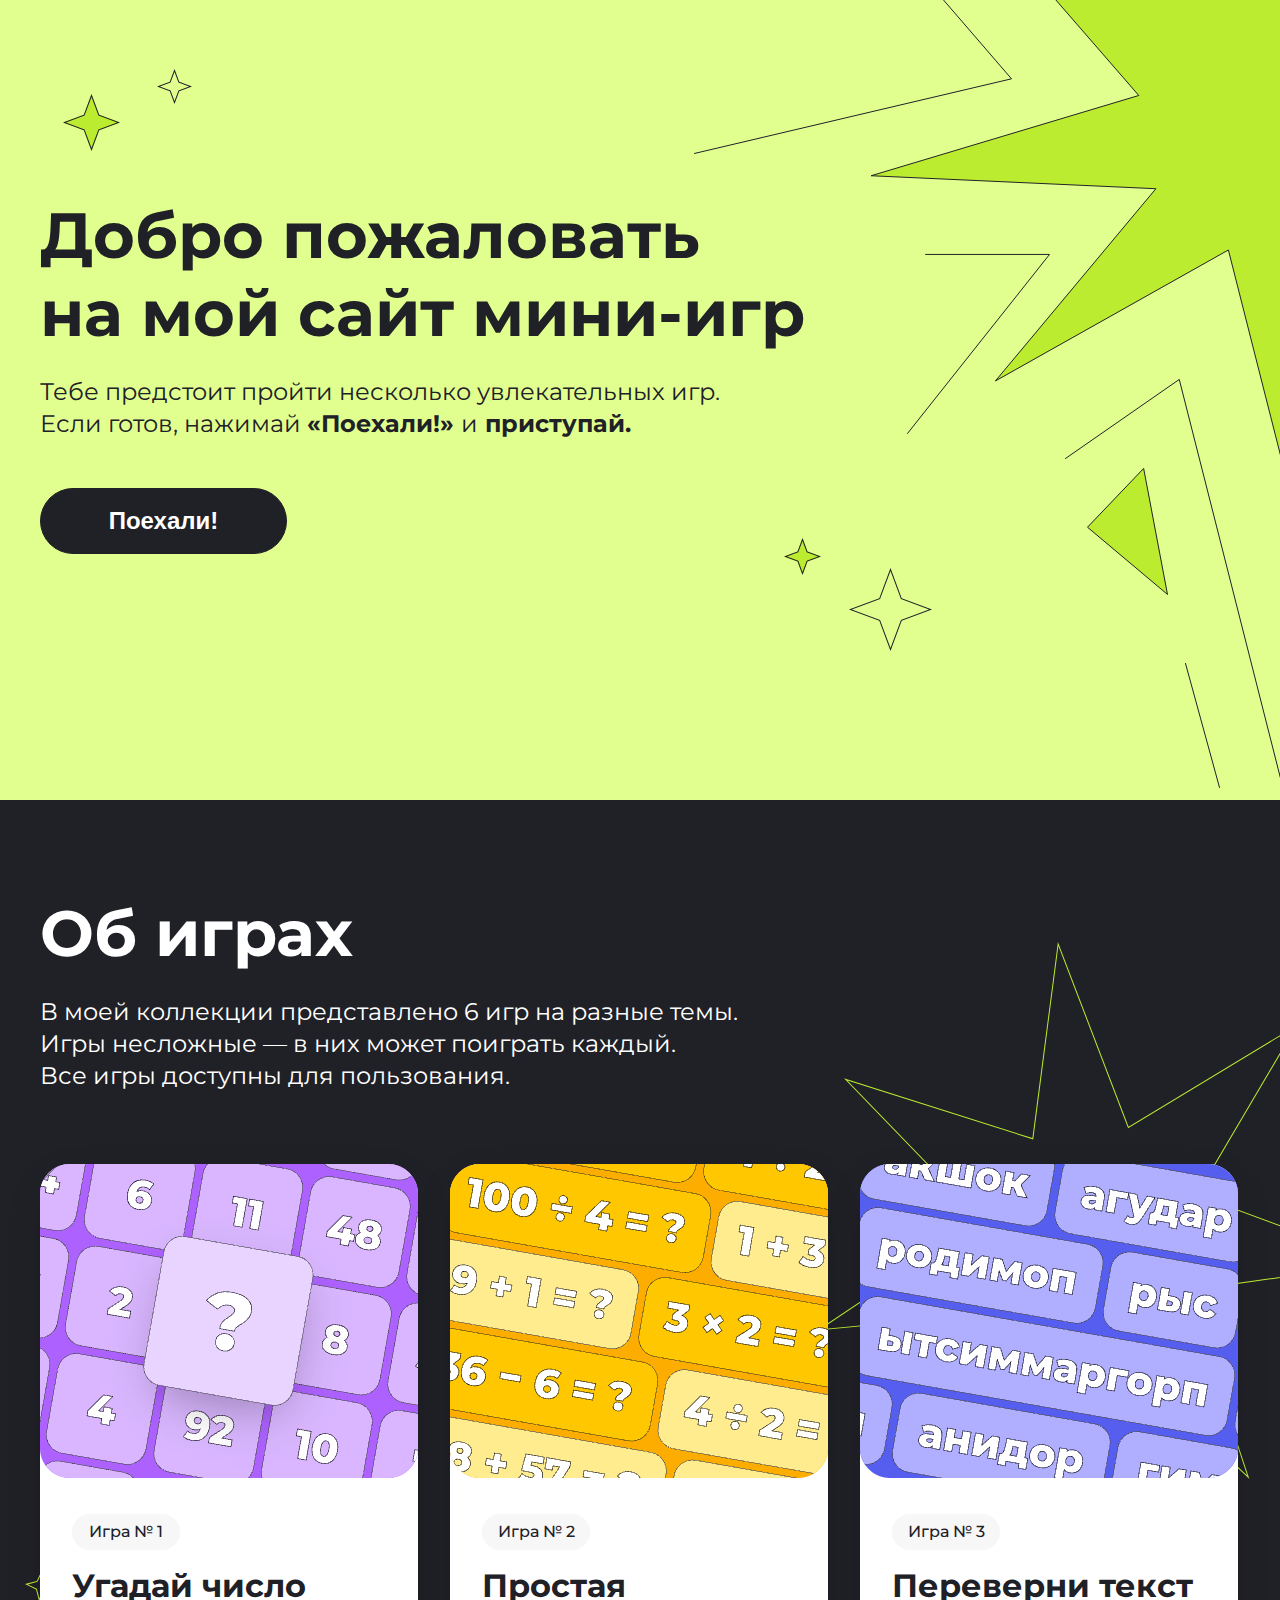
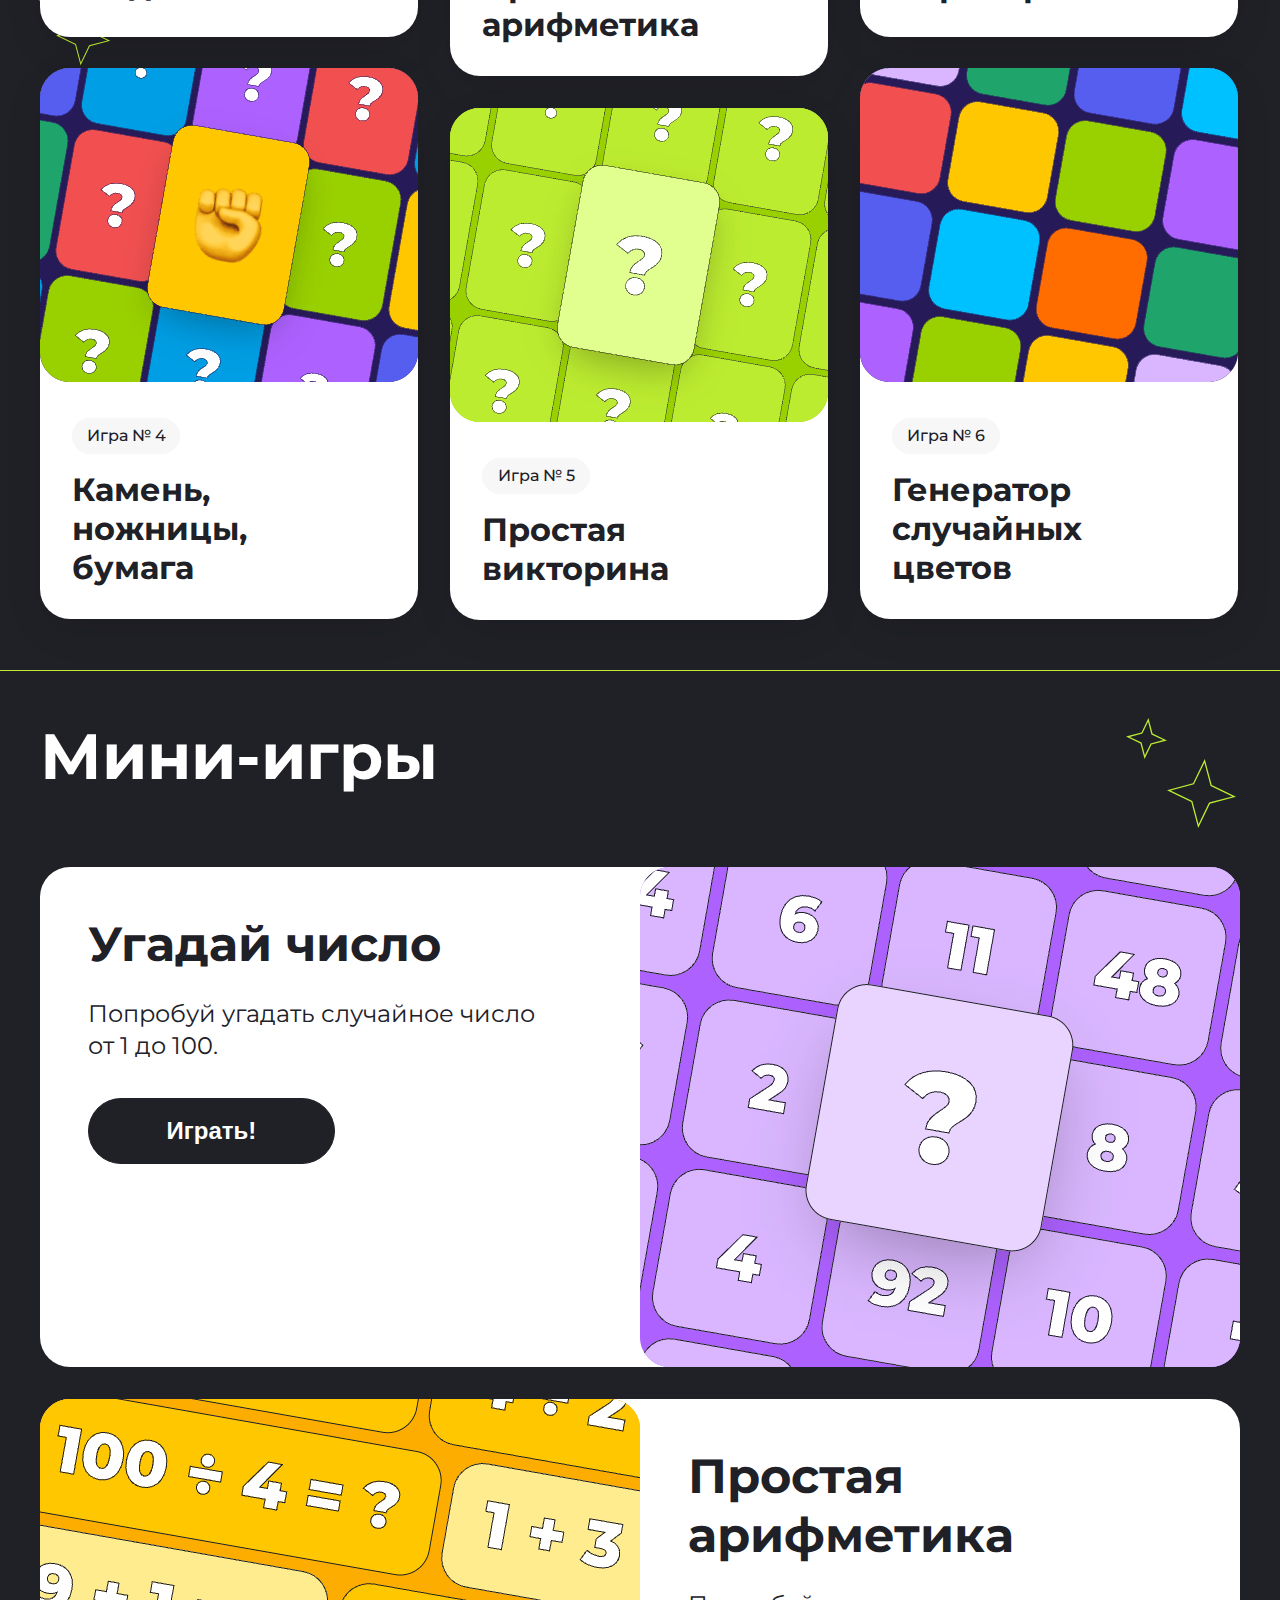
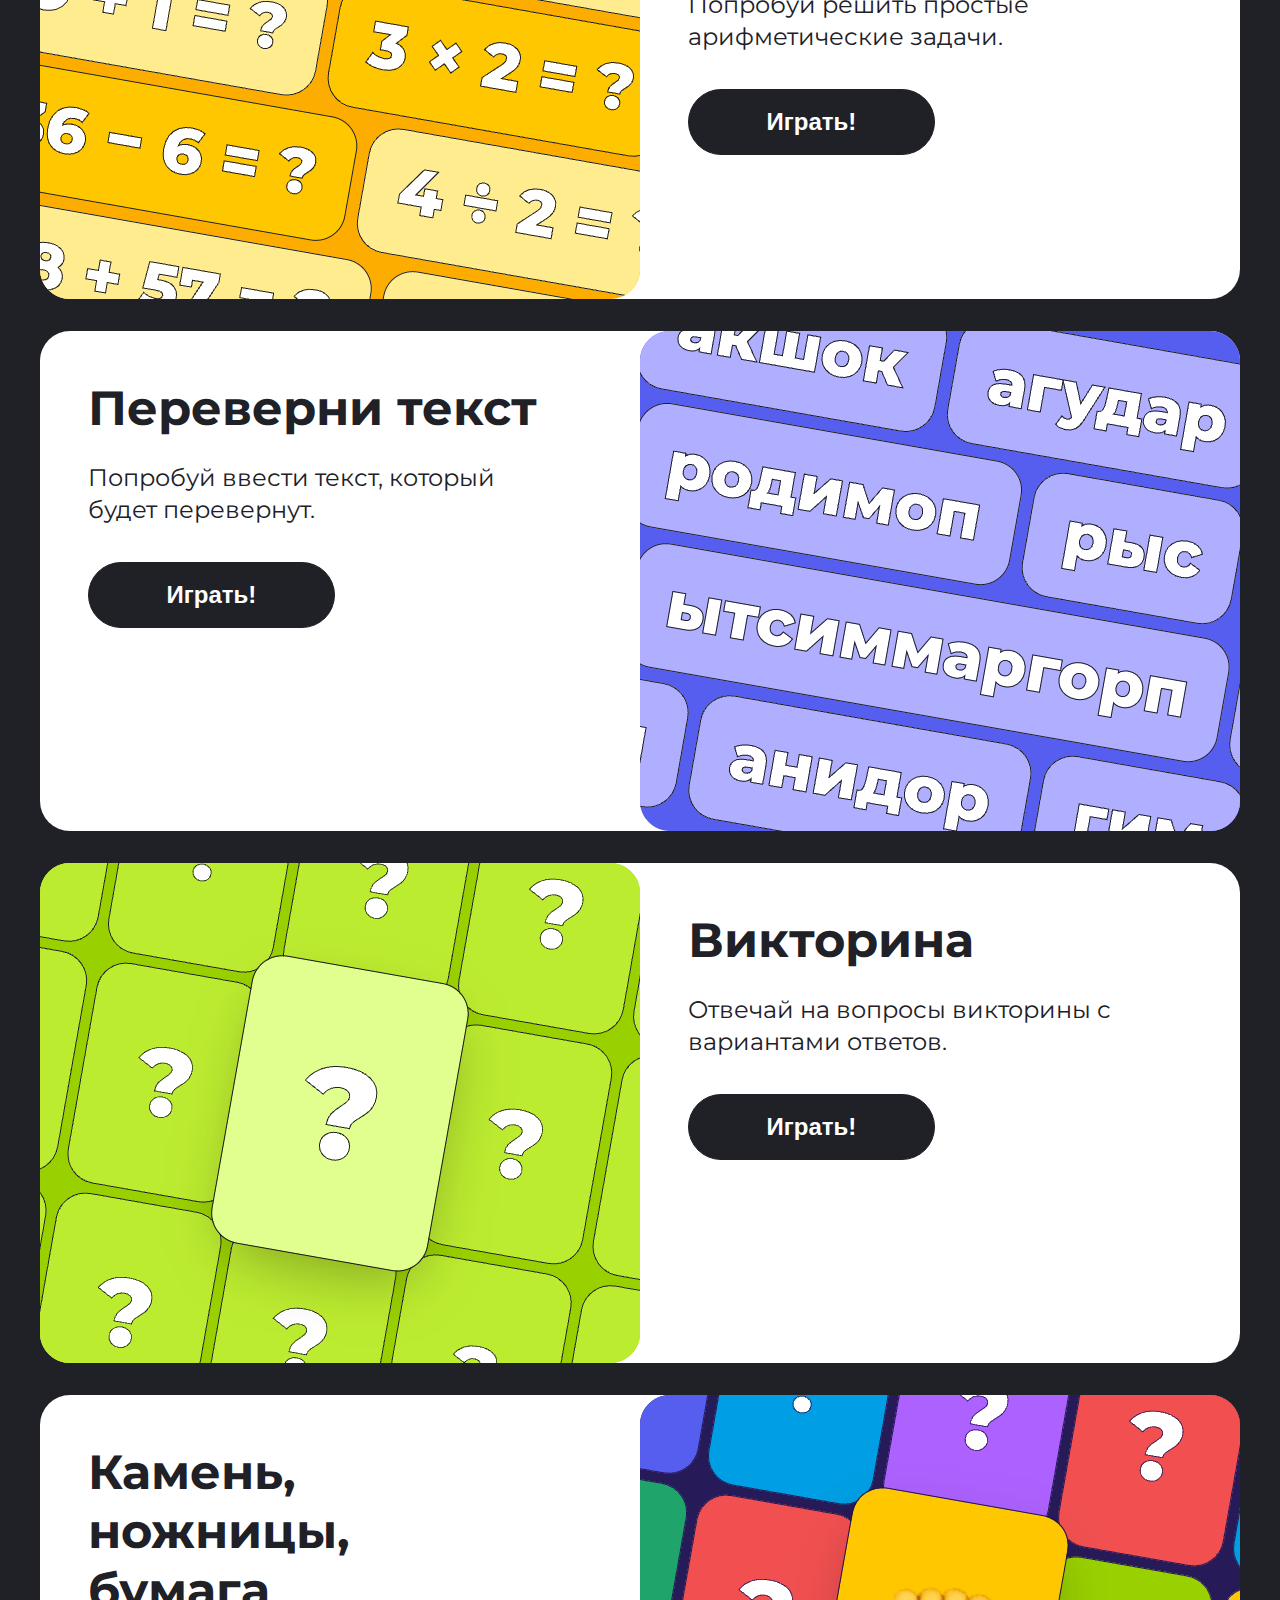
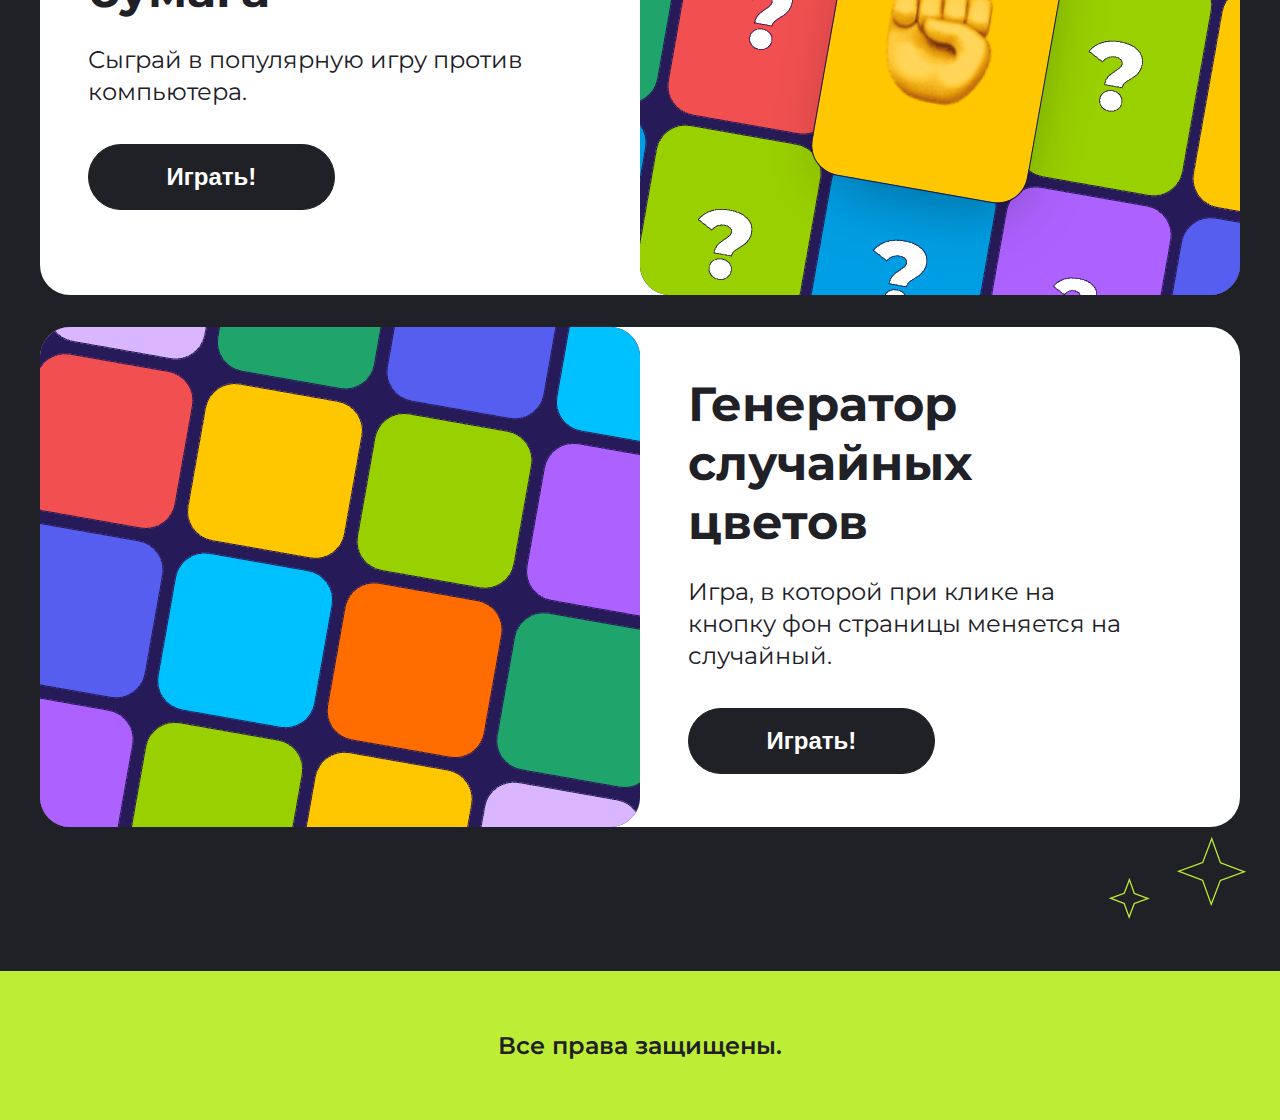
==== index.html @ 2a61f93b "add new game" ====
<!DOCTYPE html>
<html lang="en">

<head>
    <meta charset="UTF-8">
    <meta name="viewport" content="width=device-width, initial-scale=1.0">
    <title>Homework</title>
    <link rel="preconnect" href="https://fonts.googleapis.com">
    <link rel="preconnect" href="https://fonts.gstatic.com" crossorigin>
    <link href="https://fonts.googleapis.com/css2?family=Montserrat:ital,wght@0,100..900;1,100..900&display=swap"
        rel="stylesheet">
    <link rel="stylesheet" href="./css/style.css">
</head>

<body>
    <header class="top">
        <div class="top__stars-up">
            <svg class="top__staru" width="57.000000" height="57.000000" viewBox="0 0 57 57" fill="none">
                <defs />
                <path d="M28.5 0L20.8 20.8L0 28.5L20.8 36.19L28.5 57L36.19 36.19L57 28.5L36.19 20.8L28.5 0Z"
                    fill="#BCEC30" fill-opacity="1.000000" fill-rule="evenodd" />
                <path
                    d="M20.8 20.8L0 28.5L20.8 36.19L28.5 57L36.19 36.19L57 28.5L36.19 20.8L28.5 0L20.8 20.8ZM28.5 2.88L21.58 21.58L2.88 28.5L21.58 35.41L28.5 54.11L35.41 35.41L54.11 28.5L35.41 21.58L28.5 2.88Z"
                    fill="#202027" fill-opacity="1.000000" fill-rule="evenodd" />
            </svg>
            <svg width="35.000000" height="35.000000" viewBox="0 0 35 35" fill="none">
                <defs />
                <path
                    d="M12.77 12.77L0 17.5L12.77 22.22L17.5 35L22.22 22.22L35 17.5L22.22 12.77L17.5 0L12.77 12.77ZM17.5 2.88L13.55 13.55L2.88 17.5L13.55 21.44L17.5 32.11L21.44 21.44L32.11 17.5L21.44 13.55L17.5 2.88Z"
                    fill="#202027" fill-opacity="1.000000" fill-rule="evenodd" />
            </svg>
        </div>

        <div class="top__block center">

            <h1 class="top__header header">Добро пожаловать <br> на мой сайт мини-игр</h1>

            <p class="top__description description">Тебе предстоит пройти несколько увлекательных игр. Если готов,
                нажимай <strong>«Поехали!» </strong>и<strong> приступай.</strong></p>

            <button class="top__button">Поехали!</button>

            <div class="top__stars-down">
                <svg width="37.000000" height="37.000000" viewBox="0 0 37 37" fill="none">
                    <defs />
                    <path d="M18.5 0L13.5 13.5L0 18.5L13.5 23.49L18.5 37L23.49 23.49L37 18.5L23.49 13.5L18.5 0Z"
                        fill="#BCEC30" fill-opacity="1.000000" fill-rule="evenodd" />
                    <path
                        d="M13.5 13.5L0 18.5L13.5 23.49L18.5 37L23.49 23.49L37 18.5L23.49 13.5L18.5 0L13.5 13.5ZM18.5 2.88L14.28 14.28L2.88 18.5L14.28 22.71L18.5 34.11L22.71 22.71L34.11 18.5L22.71 14.28L18.5 2.88Z"
                        fill="#202027" fill-opacity="1.000000" fill-rule="evenodd" />
                </svg>
                <svg class="top__stard" width="83.000000" height="83.000000" viewBox="0 0 83 83" fill="none">
                    <defs />
                    <path
                        d="M30.29 30.29L0 41.5L30.29 52.7L41.5 83L52.7 52.7L83 41.5L52.7 30.29L41.5 0L30.29 30.29ZM41.5 2.88L31.06 31.06L2.88 41.5L31.06 51.93L41.5 80.11L51.93 51.93L80.11 41.5L51.93 31.06L41.5 2.88Z"
                        fill="#202027" fill-opacity="1.000000" fill-rule="evenodd" />
                </svg>
            </div>
        </div>

        <svg class="top__background" width="1074.500000" height="1130.957397" viewBox="0 0 1074.5 1130.96" fill="none">
            <defs />
            <path d="M241.29 323.45L317.5 411.83L0.5 486.45" stroke="#202027" stroke-opacity="1.000000"
                stroke-width="1.000000" stroke-linecap="round" />
            <path
                d="M708.18 381.86C717.61 384.48 980.01 495.42 980.01 495.42L701.61 525.3L877.49 751.11L629.53 596.86L604.27 858.31L534.38 582.98L301.43 713.95L461.9 521.72L177.13 508.74L444.8 428.48L245.9 199.41L525.53 330.96L589.53 77.14L618.26 331.5L872.98 156.05L708.18 381.86Z"
                fill="#BCEC30" fill-opacity="1.000000" fill-rule="nonzero" />
            <path
                d="M980.01 495.42L701.61 525.3L877.49 751.11L629.53 596.86L604.27 858.31L534.38 582.98L301.43 713.95L461.9 521.72L177.13 508.74L444.8 428.48L245.9 199.41L525.53 330.96L589.53 77.14L618.26 331.5L872.98 156.05L708.18 381.86C717.61 384.48 980.01 495.42 980.01 495.42Z"
                stroke="#202027" stroke-opacity="1.000000" stroke-width="1.000000" />
            <path d="M231.58 587.45L355.5 587.45L213.5 766.45" stroke="#202027" stroke-opacity="1.000000"
                stroke-width="1.000000" stroke-linecap="round" />
            <path d="M371.5 791.5L485.26 712.45L591.38 1130.46" stroke="#202027" stroke-opacity="1.000000"
                stroke-width="1.000000" stroke-linecap="round" />
            <path d="M449.65 801.45L393.5 860.22L473.5 927.45L449.65 801.45Z" fill="#BCEC30" fill-opacity="1.000000"
                fill-rule="nonzero" />
            <path d="M449.65 801.45L473.5 927.45L393.5 860.22L449.65 801.45Z" stroke="#202027" stroke-opacity="1.000000"
                stroke-width="1.000000" />
            <path d="M491.5 996.45L525.5 1120.46" stroke="#202027" stroke-opacity="1.000000" stroke-width="1.000000"
                stroke-linecap="round" />
        </svg>

        <img class="top__mobile" src="./img/mobileHeader.png" alt="Header-background-mobile">
    </header>

    <section class="about">
        <div class="about__stars-block">
            <svg width="31.197266" height="31.197693" viewBox="0 0 31.1973 31.1977" fill="none">
                <defs />
                <path
                    d="M11.78 10.98L0 14.11L10.98 19.41L14.11 31.19L19.41 20.21L31.19 17.08L20.21 11.78L17.08 0L11.78 10.98ZM16.81 2.86L12.48 11.83L2.86 14.38L11.83 18.7L14.38 28.32L18.7 19.36L28.32 16.81L19.36 12.48L16.81 2.86Z"
                    fill="#BCEC30" fill-opacity="1.000000" fill-rule="evenodd" />
            </svg>

            <svg class="about__stard" width="54.351562" height="54.351715" viewBox="0 0 54.3516 54.3517" fill="none">
                <defs />
                <path
                    d="M20.53 19.13L0 24.58L19.13 33.81L24.58 54.35L33.81 35.21L54.35 29.76L35.21 20.53L29.76 0L20.53 19.13ZM29.49 2.86L21.23 19.98L2.86 24.85L19.98 33.11L24.85 51.48L33.11 34.36L51.48 29.49L34.36 21.23L29.49 2.86Z"
                    fill="#BCEC30" fill-opacity="1.000000" fill-rule="evenodd" />
            </svg>
        </div>
        <div class="center">
            <h2 class="about__heading header">Об играх</h2>
            <h2 class="about__heading-mobile header">Мини-игры</h2>
            <p class="about__description description">В моей коллекции представлено 6 игр на разные темы.<br>Игры
                несложные — в них может поиграть каждый.<br>Все игры доступны для пользования.</p>
            <svg class="about__big-star" width="566.083008" height="566.841614" viewBox="0 0 566.083 566.842"
                fill="none">
                <defs />
                <path
                    d="M215.39 196.12L26.9 136.25L164.33 278.47L0 388.52L196.88 369.75L180.45 566.84L288.53 401.21L432.38 536.93L370.27 349.16L566.08 321.32L380.55 252.81L480.86 82.36L311.62 184.69L240.91 0L215.39 196.12ZM241.39 4.05L216.23 197.43L30.37 138.4L165.88 278.64L3.84 387.14L197.97 368.64L181.78 562.98L288.35 399.66L430.19 533.49L368.95 348.34L562.02 320.89L379.08 253.33L477.99 85.26L311.12 186.17L241.39 4.05Z"
                    fill="#BCEC30" fill-opacity="1.000000" fill-rule="evenodd" />
            </svg>
        </div>
        <div class="about__board center">
            <div class="about__block">
                <a class="about__link" href="#numbers">
                    <img class="about__img" src="./img/cards/numbers.png" alt="numbers">
                    <p class="about__number-game">Игра № 1</p>
                    <h3 class="about__card-name">Угадай число</h3>
                    <p class="about__game-description">Попробуй угадать случайное число от 1 до 100.</p>
                </a>
                <button class="about__button">Играть!</button>
            </div>
            <div class="about__block block-medium">
                <a class="about__link" href="#arithmetic">
                    <img class="about__img" src="./img/cards/arithmetic.png" alt="numbers">
                    <p class="about__number-game">Игра № 2</p>
                    <h3 class="about__card-name">Простая арифметика</h3>
                    <p class="about__game-description">Попробуй решить простые арифметические задачи.</p>
                </a>
                <button class="about__button">Играть!</button>
            </div>
            <div class="about__block mobile-height">
                <a class="about__link" href="#text">
                    <img class="about__img" src="./img/cards/text.png" alt="numbers">
                    <p class="about__number-game">Игра № 3</p>
                    <h3 class="about__card-name">Переверни текст</h3>
                    <p class="about__game-description">Попробуй ввести текст, который будет перевернут.</p>
                </a>
                <button class="about__button">Играть!</button>
            </div>
            <div class="about__block block-big">
                <a class="about__link" href="#stone">
                    <img class="about__img" src="./img/cards/stone.png" alt="numbers">
                    <p class="about__number-game">Игра № 4</p>
                    <h3 class="about__card-name">Камень,<br>ножницы,<br>бумага</h3>
                    <p class="about__game-description">Сыграй в популярную игру против компьютера.</p>
                </a>
                <button class="about__button">Играть!</button>
            </div>
            <div class="about__block block-medium margin-min">
                <a class="about__link" href="#quiz">
                    <img class="about__img" src="./img/cards/quiz.png" alt="numbers">
                    <p class="about__number-game">Игра № 5</p>
                    <h3 class="about__card-name">Простая викторина</h3>
                    <p class="about__game-description">Отвечай на вопросы викторины с вариантами ответов.</p>
                </a>
                <button class="about__button">Играть!</button>
            </div>
            <div class="about__block block-big">
                <a class="about__link" href="#colors">
                    <img class="about__img" src="./img/cards/colors.png" alt="numbers">
                    <p class="about__number-game">Игра № 6</p>
                    <h3 class="about__card-name">Генератор случайных цветов</h3>
                    <p class="about__game-description">Игра, в которой при клике на кнопку фон страницы меняется на
                        случайный.</p>
                </a>
                <button class="about__button">Играть!</button>
            </div>
        </div>
    </section>
    <section class="games center">
        <h2 class="games__header header">Мини-игры</h2>
        <div class="games__stars-block">
            <svg width="41" height="41" viewBox="0 0 31.1973 31.1977" fill="none">
                <defs />
                <path
                    d="M11.78 10.98L0 14.11L10.98 19.41L14.11 31.19L19.41 20.21L31.19 17.08L20.21 11.78L17.08 0L11.78 10.98ZM16.81 2.86L12.48 11.83L2.86 14.38L11.83 18.7L14.38 28.32L18.7 19.36L28.32 16.81L19.36 12.48L16.81 2.86Z"
                    fill="#BCEC30" fill-opacity="1.000000" fill-rule="evenodd" />
            </svg>

            <svg class="games__stard" width="69" height="69" viewBox="0 0 54.3516 54.3517" fill="none">
                <defs />
                <path
                    d="M20.53 19.13L0 24.58L19.13 33.81L24.58 54.35L33.81 35.21L54.35 29.76L35.21 20.53L29.76 0L20.53 19.13ZM29.49 2.86L21.23 19.98L2.86 24.85L19.98 33.11L24.85 51.48L33.11 34.36L51.48 29.49L34.36 21.23L29.49 2.86Z"
                    fill="#BCEC30" fill-opacity="1.000000" fill-rule="evenodd" />
            </svg>
        </div>

        <div class="games__board center">
            <article class="games__block" id="numbers">
                <div class="games__board-mini">
                    <h3 class="games__card-name">Угадай число</h3>
                    <p class="games__game-description">Попробуй угадать случайное число от 1 до 100.</p>
                    <button class="games__button" onclick="random()">Играть!</button>
                </div>
                <img class="games__img" src="./img/cards/games/numbers.png" alt="numbers">
            </article>

            <article class="games__block" id="arithmetic">
                <img class="games__img" src="./img/cards/games/arithmetic.png" alt="numbers">
                <div class="games__board-mini">
                    <h3 class="games__card-name">Простая арифметика</h3>
                    <p class="games__game-description">Попробуй решить простые арифметические задачи.</p>
                    <button class="games__button" onclick="arifmetic()">Играть!</button>
                </div>
            </article>

            <article class="games__block" id="text">
                <div class="games__board-mini">
                    <h3 class="games__card-name">Переверни текст</h3>
                    <p class="games__game-description">Попробуй ввести текст, который будет перевернут.</p>
                    <button class="games__button" onclick="reversText()">Играть!</button>
                </div>
                <img class="games__img" src="./img/cards/games/text.png" alt="numbers">
            </article>

            <article class="games__block" id="quiz">
                <img class="games__img" src="./img/cards/games/quiz.png" alt="numbers">
                <div class="games__board-mini">
                    <h3 class="games__card-name">Викторина</h3>
                    <p class="games__game-description">Отвечай на вопросы викторины с вариантами ответов.</p>
                    <button class="games__button" onclick="viktorina()">Играть!</button>
                </div>
            </article>

            <article class="games__block" id="stone">
                <div class="games__board-mini">
                    <h3 class="games__card-name">Камень,<br>ножницы,<br>бумага</h3>
                    <p class="games__game-description">Сыграй в популярную игру против компьютера.</p>
                    <button class="games__button" onclick="game()">Играть!</button>
                </div>
                <img class="games__img" src="./img/cards/games/stone.png" alt="numbers">
            </article>

            <article class="games__block" id="colors">
                <img class="games__img" src="./img/cards/games/colors.png" alt="numbers">
                <div class="games__board-mini">
                    <h3 class="games__card-name">Генератор случайных<br> цветов</h3>
                    <p class="games__game-description">Игра, в которой при клике на кнопку фон страницы меняется на
                        случайный.</p>
                    <button class="games__button">Играть!</button>
                </div>
            </article>
        </div>
        <div class="games__stars-blockd">
            <svg class="games__stard rotate" width="41" height="41" viewBox="0 0 31.1973 31.1977" fill="none">
                <defs />
                <path
                    d="M11.78 10.98L0 14.11L10.98 19.41L14.11 31.19L19.41 20.21L31.19 17.08L20.21 11.78L17.08 0L11.78 10.98ZM16.81 2.86L12.48 11.83L2.86 14.38L11.83 18.7L14.38 28.32L18.7 19.36L28.32 16.81L19.36 12.48L16.81 2.86Z"
                    fill="#BCEC30" fill-opacity="1.000000" fill-rule="evenodd" />
            </svg>

            <svg class="rotate" width="69" height="69" viewBox="0 0 54.3516 54.3517" fill="none">
                <defs />
                <path
                    d="M20.53 19.13L0 24.58L19.13 33.81L24.58 54.35L33.81 35.21L54.35 29.76L35.21 20.53L29.76 0L20.53 19.13ZM29.49 2.86L21.23 19.98L2.86 24.85L19.98 33.11L24.85 51.48L33.11 34.36L51.48 29.49L34.36 21.23L29.49 2.86Z"
                    fill="#BCEC30" fill-opacity="1.000000" fill-rule="evenodd" />
            </svg>
        </div>

    </section>
    <footer class="footer center">
        <h4 class="footer__header">Все права защищены.</h4>
    </footer>


    <script src="./js/game.js"></script>
    <script src="./js/hw7.js"></script>
</body>

</html>
---- css/style.css ----
* {
  margin: 0;
  padding: 0;
}

body {
  font-family: "Montserrat", sans-serif;
}

button {
  transition: all 0.5s;
  cursor: pointer;
}

button:hover {
  background: white;
  color: rgb(32, 32, 39);
}

.center {
  padding-left: calc(50% - 600px);
  padding-right: calc(50% - 600px);
}

.header {
  font-size: 64px;
  font-weight: 700;
  line-height: 78px;
  text-align: left;
}

.description {
  font-size: 24px;
  font-weight: 400;
  line-height: 32px;
  text-align: left;
}

.bold {
  font-weight: bold;
}

.rotate {
  transform: rotate(-5deg);
}

.top {
  position: relative;
  background-color: rgb(225, 255, 143);
  min-height: 800px;
  overflow: hidden;
}
.top__block {
  max-width: 892px;
}
.top__header {
  padding-top: 45px;
  color: rgb(32, 32, 39);
  max-width: 768px;
}
.top__description {
  color: rgb(32, 32, 39);
  max-width: 720px;
  padding-top: 24px;
}
.top__button {
  width: 247px;
  height: 66px;
  box-sizing: border-box;
  border: 1px solid rgb(32, 32, 39);
  border-radius: 60px;
  background: rgb(32, 32, 39);
  margin-top: 48px;
  color: rgb(255, 255, 255);
  font-size: 24px;
  font-weight: 600;
  line-height: 141.69%;
  text-align: center;
}
.top__stars-up {
  padding-left: 63px;
  padding-top: 69px;
  display: grid;
  grid-template-columns: auto auto;
  gap: 36px;
  max-width: 129px;
}
.top__stars-down {
  padding-top: 98px;
  display: grid;
  grid-template-columns: auto auto;
  gap: 28px;
  float: right;
}
.top__staru {
  padding-top: 25px;
}
.top__stard {
  padding-top: 30px;
}
.top__background {
  position: absolute;
  top: -333px;
  right: -488px;
}
.top__mobile {
  display: none;
}

.about {
  position: relative;
  background: rgb(32, 32, 39);
  overflow: hidden;
}
.about__heading {
  color: rgb(255, 255, 255);
  padding-top: 94px;
}
.about__heading-mobile {
  display: none;
}
.about__description {
  color: rgb(255, 255, 255);
  padding-top: 24px;
}
.about__big-star {
  position: absolute;
  top: 142px;
  right: -103px;
}
.about__stars-block {
  position: absolute;
  padding-left: 25px;
  top: 770px;
  display: grid;
  grid-template-columns: auto auto;
  max-width: 129px;
}
.about__stard {
  padding-top: 41px;
}
.about__board {
  min-height: 1056px;
  max-width: 1200px;
  margin-top: 72px;
  display: grid;
  grid-template-columns: 378px 378px 378px;
  gap: 0px 32px;
  margin-bottom: 50px;
}
.about__block {
  z-index: 1;
  border-radius: 30px;
  box-shadow: 0px 12.61px 42.25px -7.57px rgba(0, 0, 0, 0.13);
  background: rgb(255, 255, 255);
  width: 378px;
  height: 473px;
  transition: all 0.5s;
}
.about__block:hover {
  scale: 1.07;
}
.about__link {
  text-decoration: none;
}
.about__img {
  z-index: -1;
  background-size: cover;
  background-repeat: no-repeat;
}
.about__number-game {
  margin-left: 32px;
  margin-top: 32px;
  border-radius: 52.58px;
  background: rgb(247, 247, 247);
  width: 108px;
  height: 36px;
  font-size: 16px;
  font-weight: 500;
  line-height: 110%;
  color: rgb(32, 32, 39);
  display: flex;
  align-items: center;
  justify-content: center;
}
.about__card-name {
  max-width: 314px;
  padding-left: 32px;
  padding-top: 16px;
  padding-bottom: 36px;
  font-size: 32px;
  font-weight: 700;
  line-height: 39px;
  color: rgb(32, 32, 39);
}
.about__game-description {
  display: none;
}
.about__button {
  display: none;
}

.block-big {
  height: 551px;
  margin-top: -8px;
}

.block-medium {
  height: 512px;
}

.margin-min {
  margin-top: 32px;
}

.games {
  position: relative;
  padding-top: 46px;
  background: rgb(32, 32, 39);
  overflow: hidden;
  border-top: 0.5px solid rgb(189, 237, 53);
}
.games__header {
  color: rgb(255, 255, 255);
  padding-bottom: 72px;
}
.games__stars-block {
  position: absolute;
  padding-left: 25px;
  top: 47px;
  right: 44px;
  display: grid;
  grid-template-columns: auto auto;
  max-width: 129px;
}
.games__stard {
  padding-top: 41px;
}
.games__board {
  display: flex;
  flex-direction: column;
  gap: 32px;
  margin-bottom: 144px;
}
.games__block {
  z-index: 1;
  border-radius: 30px;
  background: rgb(255, 255, 255);
  max-width: 1200px;
  height: 500px;
  text-decoration: none;
  display: grid;
  grid-template-columns: 1fr 600px;
  transition: all 0.5s;
}
.games__block:hover {
  box-shadow: 0px 20px 67px -12px;
}
.games__board-mini {
  padding: 48px;
}
.games__img {
  z-index: -1;
  background-size: cover;
  background-repeat: no-repeat;
  width: 100%;
  height: auto;
}
.games__number-game {
  padding-left: 32px;
  margin-top: 32px;
  border-radius: 52.58px;
  background: rgb(247, 247, 247);
  width: 108px;
  height: 36px;
  font-size: 16px;
  font-weight: 500;
  line-height: 110%;
  color: rgb(32, 32, 39);
  display: flex;
  align-items: center;
  justify-content: center;
}
.games__card-name {
  max-width: 504px;
  padding-bottom: 24px;
  font-size: 48px;
  font-weight: 700;
  line-height: 59px;
  color: rgb(32, 32, 39);
}
.games__game-description {
  font-size: 24px;
  font-weight: 400;
  line-height: 32px;
  color: rgb(32, 32, 39);
  width: 450px;
}
.games__button {
  margin-top: 36px;
  width: 247px;
  height: 66px;
  box-sizing: border-box;
  border: 1px solid rgb(32, 32, 39);
  border-radius: 60px;
  background: rgb(32, 32, 39);
  font-size: 24px;
  font-weight: 600;
  line-height: 142%;
  text-align: center;
  color: rgb(255, 255, 255);
}
.games__stars-blockd {
  position: absolute;
  padding-left: 25px;
  top: 3366px;
  right: 44px;
  display: grid;
  grid-template-columns: auto auto;
  max-width: 129px;
  gap: 29px;
}

.footer {
  background: rgb(189, 237, 53);
}
.footer__header {
  color: rgb(32, 32, 39);
  text-align: center;
  padding-top: 60px;
  padding-bottom: 60px;
  font-size: 24px;
  font-weight: 600;
  line-height: 29px;
}

@media (max-width: 1024px) {
  .center {
    padding-left: calc(50% - 437px);
    padding-right: calc(50% - 437px);
  }
  .top {
    min-height: 700px;
  }
  .top__block {
    max-width: 792px;
  }
  .top__stars-down, .top__stars-up {
    transform: scale(0.5);
  }
  .top__background {
    top: -526px;
    right: -497px;
    transform: scale(0.5);
  }
  .about__number-game {
    padding-left: 0px;
    margin-left: 32px;
  }
  .about__card-name {
    font-size: 28px;
    line-height: 30px;
  }
  .about__heading {
    padding-top: 60px;
  }
  .about__board {
    min-height: 0px;
    display: grid;
    grid-template-columns: auto auto auto;
    gap: 20px;
    margin-bottom: 54px;
  }
  .about__block {
    width: 288px;
    height: 450px;
  }
  .about__img {
    width: 288px;
  }
  .description {
    font-size: 20px;
    line-height: 28px;
  }
  .header {
    font-size: 50px;
    max-width: 610px;
    line-height: 54px;
  }
  .about__block {
    height: 450px;
  }
  .block-medium {
    height: 450px;
  }
  .block-big {
    height: 450px;
    margin-top: 0px;
  }
  .margin-min {
    margin-top: 0px;
  }
  .footer__header {
    padding-top: 40px;
    padding-bottom: 40px;
    font-size: 20px;
  }
}
@media (max-width: 768px) {
  .center {
    padding-left: calc(50% - 340px);
    padding-right: calc(50% - 340px);
  }
  .top {
    min-height: 700px;
  }
  .top__block {
    max-width: 792px;
  }
  .top__stars-down, .top__stars-up {
    transform: scale(0.5);
  }
  .top__background {
    top: -526px;
    right: -497px;
    transform: scale(0.5);
  }
  .about__number-game {
    padding-left: 0px;
    margin-left: 32px;
  }
  .about__card-name {
    font-size: 28px;
    line-height: 30px;
  }
  .about__heading {
    padding-top: 60px;
  }
  .about__board {
    display: grid;
    grid-template-columns: auto auto;
    gap: 40px;
    margin-bottom: 54px;
  }
  .about__block {
    width: 320px;
    height: 529px;
  }
  .about__img {
    width: 320px;
  }
  .description {
    font-size: 20px;
    line-height: 28px;
  }
  .header {
    font-size: 50px;
    max-width: 610px;
    line-height: 54px;
  }
  .about__block {
    height: 500px;
  }
  .block-medium {
    height: 500px;
  }
  .block-big {
    height: 500px;
    margin-top: 0px;
  }
  .margin-min {
    margin-top: 0px;
  }
  .footer__header {
    padding-top: 40px;
    padding-bottom: 40px;
    font-size: 20px;
  }
}
@media (max-width: 426px) {
  .center {
    padding-left: 16px;
    padding-right: 16px;
  }
  .games {
    display: none;
  }
  .header {
    font-size: 40px;
    font-weight: 700;
    line-height: 49px;
    text-align: center;
  }
  .description {
    font-size: 16px;
    line-height: 20px;
    text-align: center;
  }
  .top {
    min-height: 700px;
  }
  .top__stars-up {
    padding-left: 21px;
    padding-top: 21px;
  }
  .top__block {
    display: flex;
    align-items: center;
    flex-direction: column;
  }
  .top__header {
    max-width: 314px;
  }
  .top__button {
    width: 285px;
    height: 55px;
    font-size: 16px;
    font-weight: 600;
  }
  .top__stars-up {
    transform: scale(0.614);
  }
  .top__stars-down {
    transform: scale(0.47);
    position: absolute;
    right: 8px;
    top: 457px;
  }
  .top__mobile {
    display: block;
    position: absolute;
    top: -87px;
    right: -87px;
  }
  .top__background {
    display: none;
  }
  .about__stars-block {
    display: none;
  }
  .about__heading {
    display: none;
  }
  .about__heading-mobile {
    display: block;
    color: rgb(255, 255, 255);
    padding-top: 48px;
  }
  .about__description {
    display: none;
  }
  .about__big-star {
    display: none;
  }
  .about__board {
    display: flex;
    flex-direction: column;
    gap: 24px;
    align-items: center;
    margin-bottom: 54px;
  }
  .about__block {
    width: 343px;
    height: auto;
  }
  .about__img {
    width: 343px;
  }
  .about__number-game {
    display: none;
  }
  .about__card-name {
    padding-top: 29px;
    padding-bottom: 16px;
  }
  .about__game-description {
    display: block;
    font-size: 16px;
    font-weight: 400;
    line-height: 20px;
    color: rgb(32, 32, 39);
    padding-left: 32px;
    width: 285px;
  }
  .about__button {
    display: block;
    margin-top: 32px;
    margin-left: 29px;
    width: 285px;
    height: 55px;
    box-sizing: border-box;
    border: 1px solid rgb(32, 32, 39);
    border-radius: 60px;
    background: rgb(32, 32, 39);
    font-size: 16px;
    font-weight: 600;
    line-height: 141.69%;
    text-align: center;
    color: rgb(255, 255, 255);
    margin-bottom: 32px;
  }
  .block-medium {
    height: auto;
  }
  .mobile-height {
    height: auto;
  }
  .block-big {
    height: auto;
    margin-top: 0px;
  }
  .margin-min {
    margin-top: 0px;
  }
  .footer__header {
    font-size: 16px;
    font-weight: 600;
    line-height: 20px;
    padding-top: 41px;
    padding-bottom: 41px;
  }
}/*# sourceMappingURL=style.css.map */
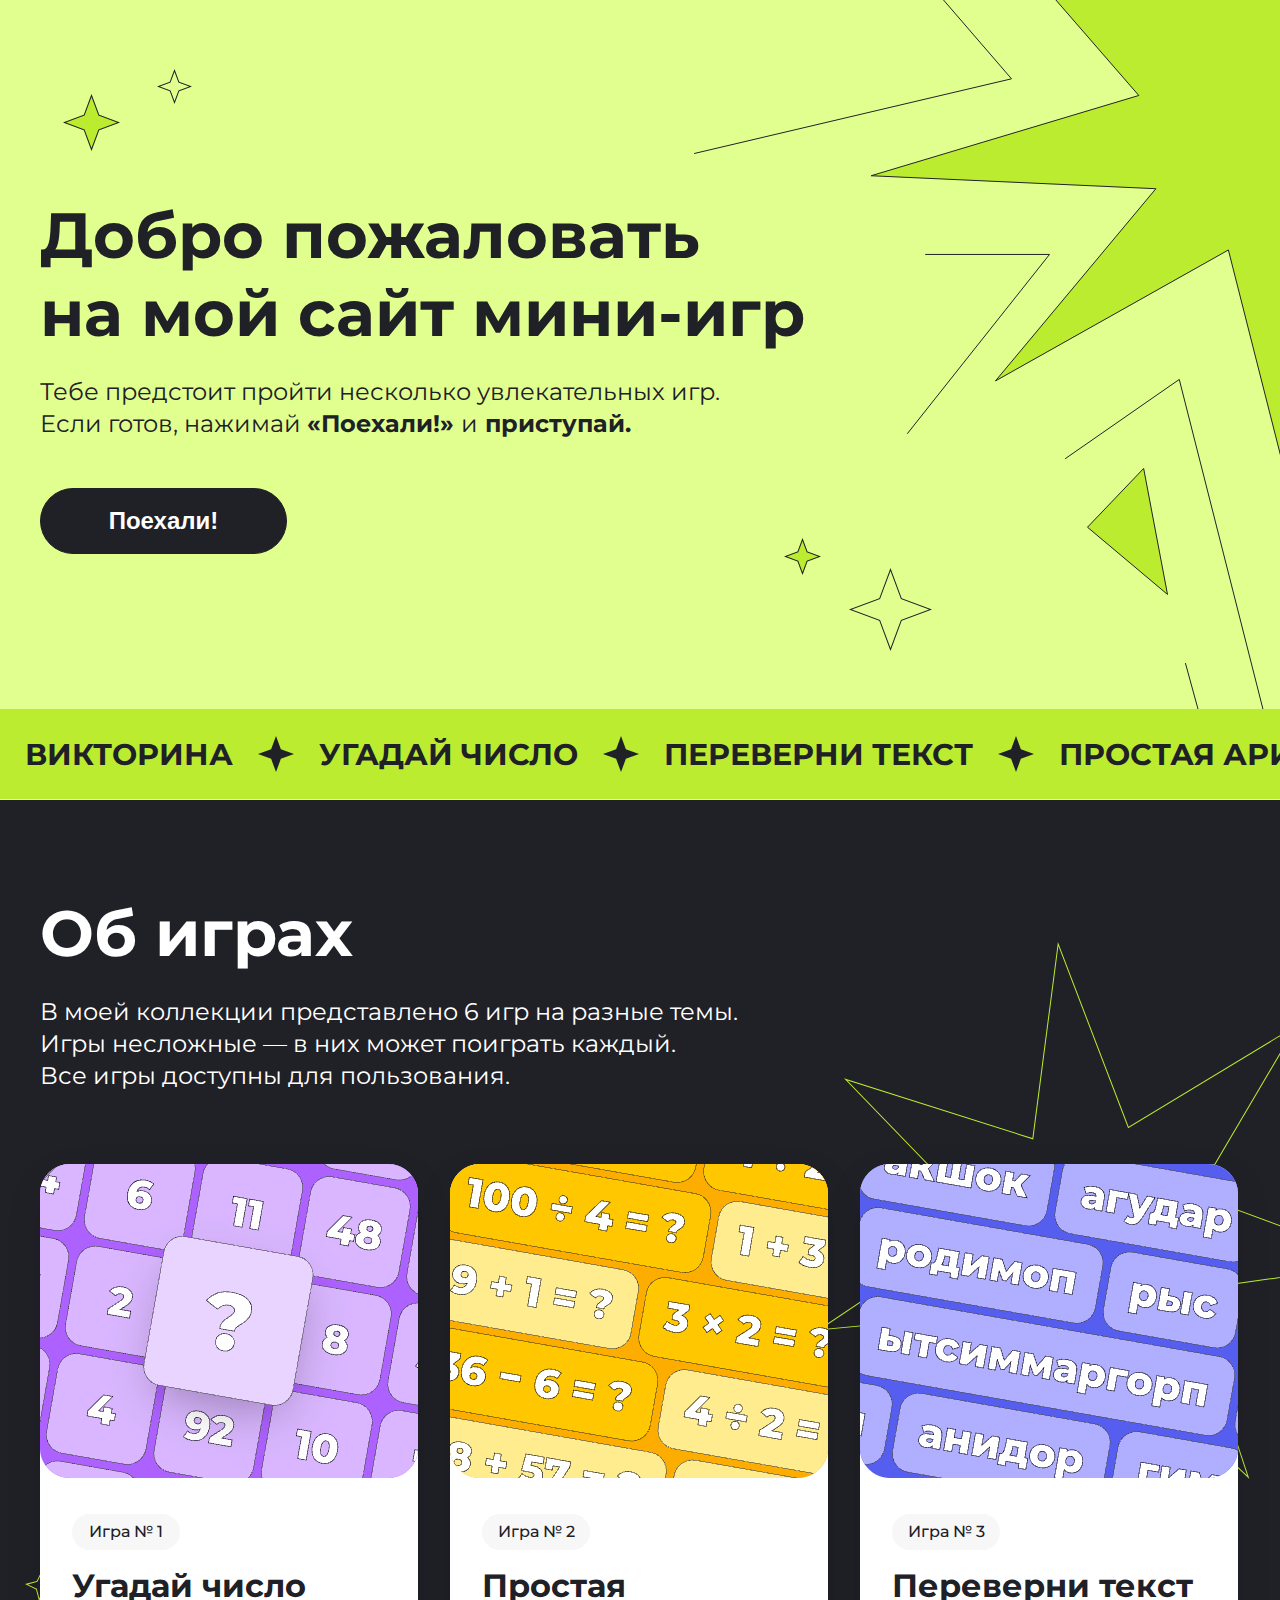
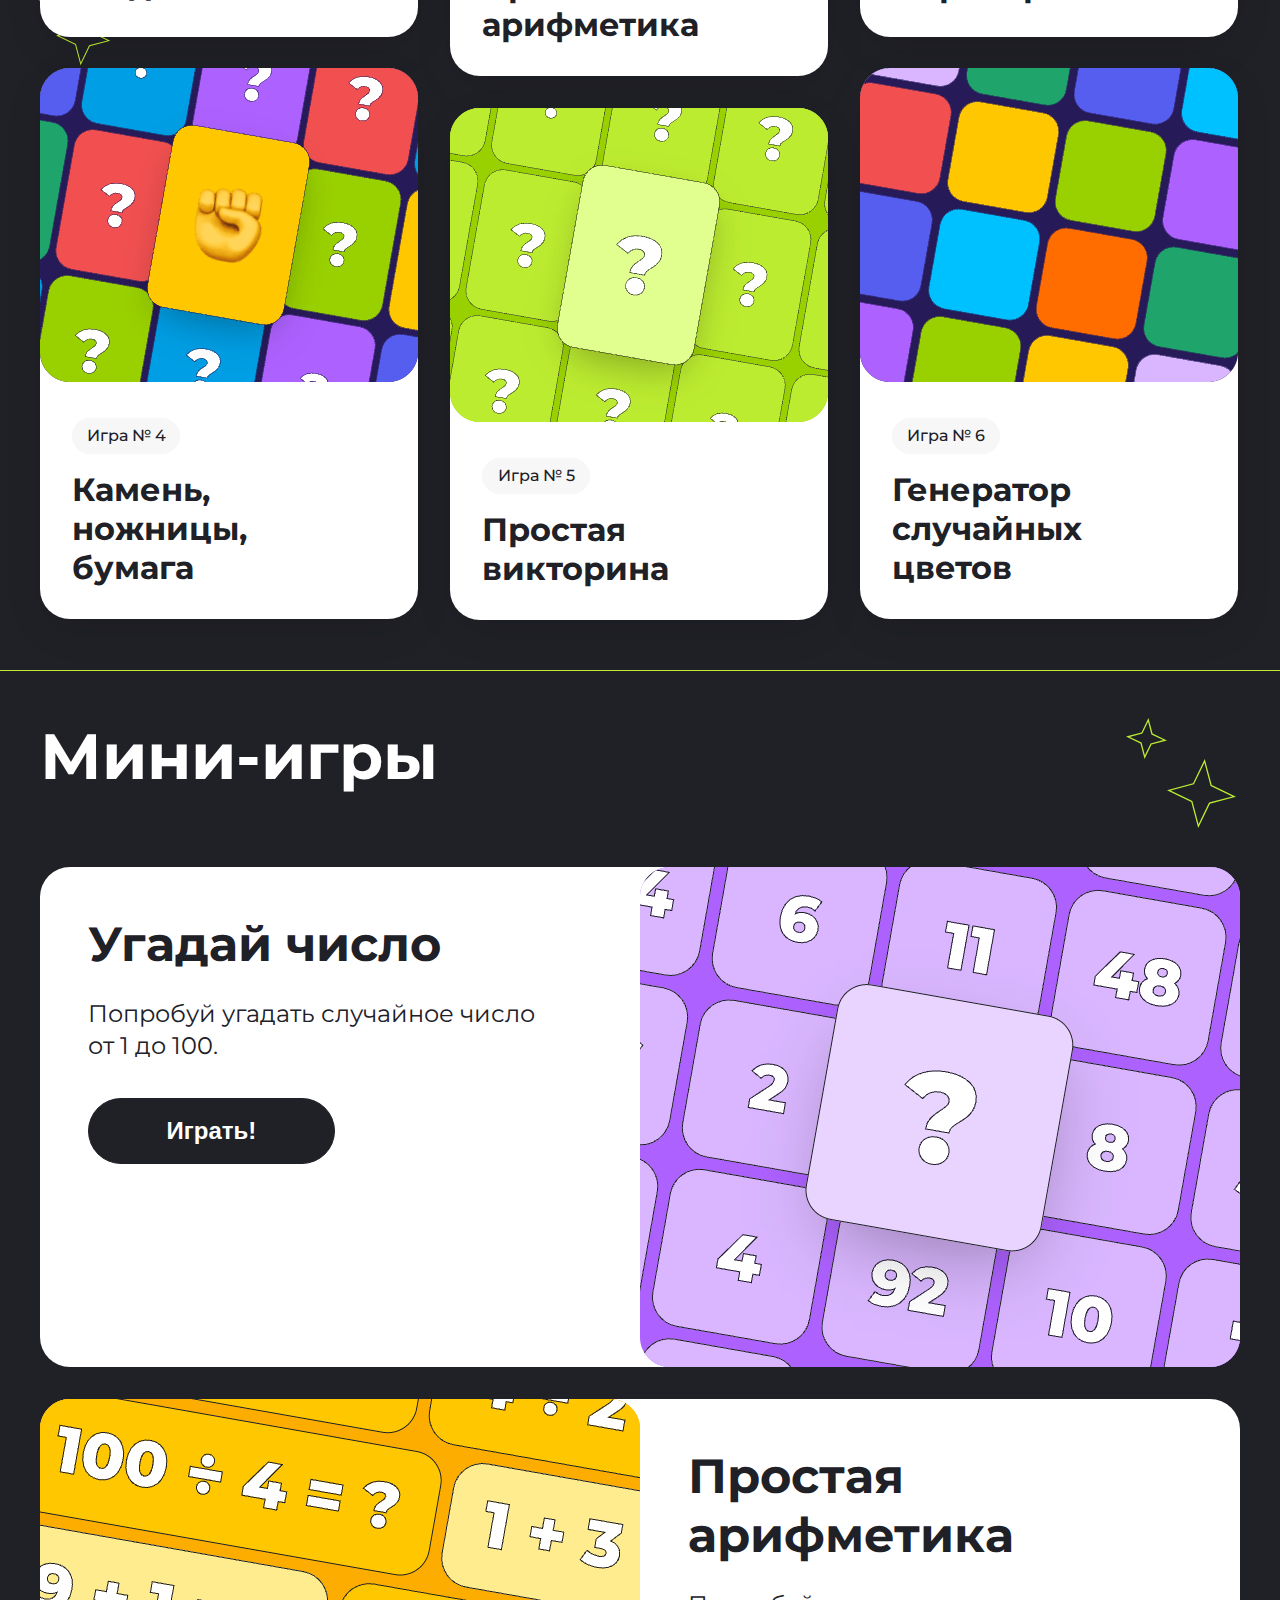
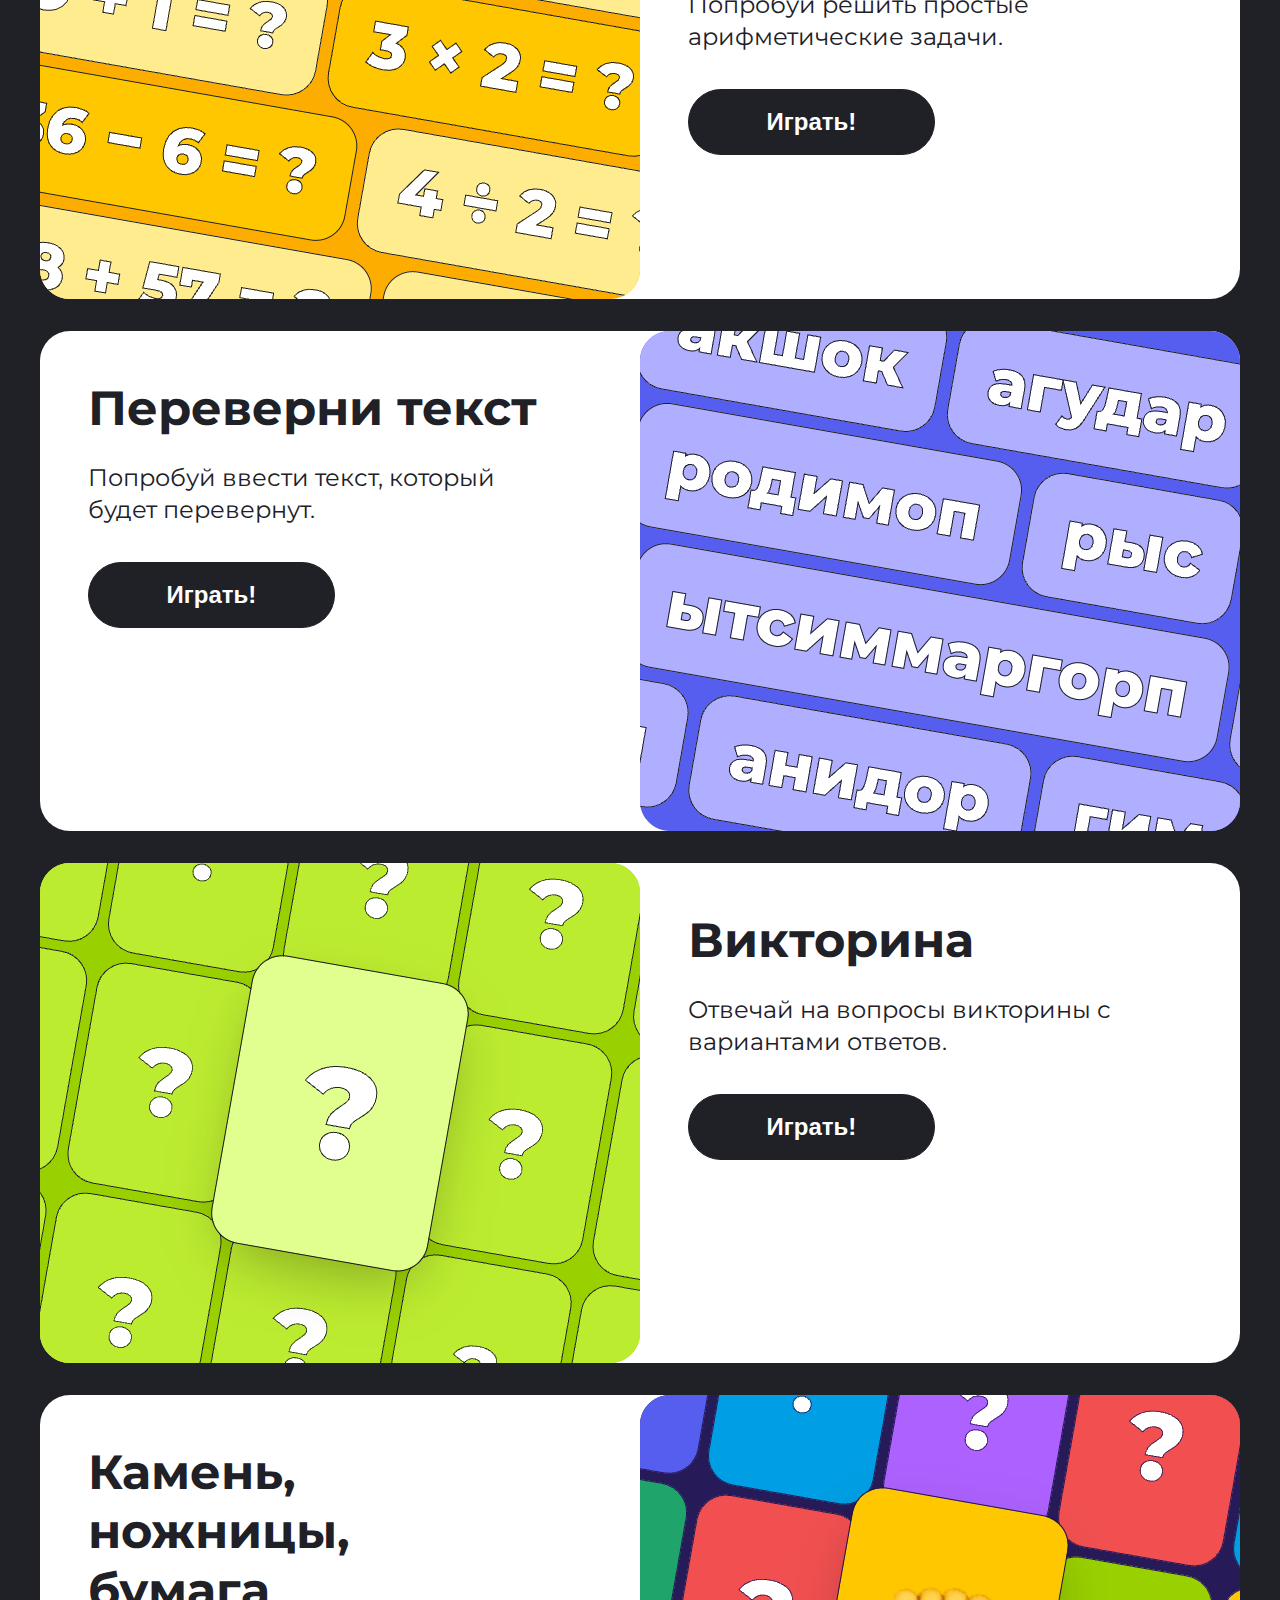
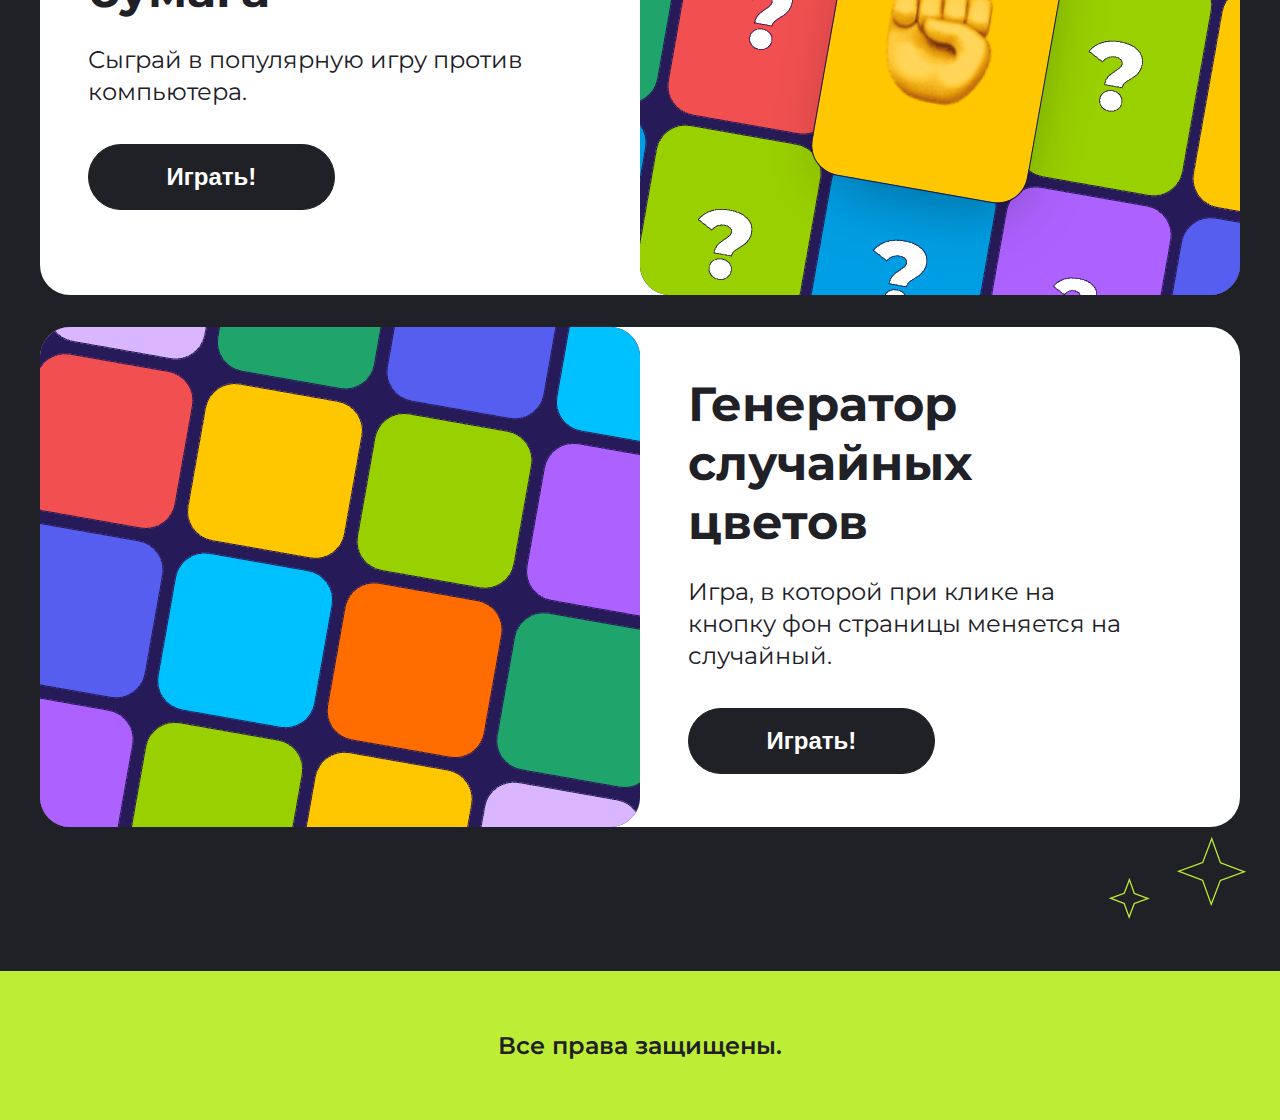
==== commit 8c287e9b: "add animated strip" ====
--- a/index.html
+++ b/index.html
@@ -81,6 +81,45 @@
         </svg>
 
         <img class="top__mobile" src="./img/mobileHeader.png" alt="Header-background-mobile">
+
+        <div class="top__animated-strip">
+            <p class="top__strip-element">Викторина</p>
+
+            <svg width="36.000000" height="36.000000" viewBox="0 0 36 36" fill="none" xmlns="http://www.w3.org/2000/svg" xmlns:xlink="http://www.w3.org/1999/xlink">
+                <defs/>
+                <path id="Star" d="M18 0L13.13 13.13L0 18L13.13 22.86L18 36L22.86 22.86L36 18L22.86 13.13L18 0Z" fill="#202027" fill-opacity="1.000000" fill-rule="evenodd"/>
+            </svg>
+            <p class="top__strip-element">угадай число</p>
+
+            <svg width="36.000000" height="36.000000" viewBox="0 0 36 36" fill="none" xmlns="http://www.w3.org/2000/svg" xmlns:xlink="http://www.w3.org/1999/xlink">
+                <defs/>
+                <path id="Star" d="M18 0L13.13 13.13L0 18L13.13 22.86L18 36L22.86 22.86L36 18L22.86 13.13L18 0Z" fill="#202027" fill-opacity="1.000000" fill-rule="evenodd"/>
+            </svg>
+            <p class="top__strip-element">Переверни текст</p>
+
+            <svg width="36.000000" height="36.000000" viewBox="0 0 36 36" fill="none" xmlns="http://www.w3.org/2000/svg" xmlns:xlink="http://www.w3.org/1999/xlink">
+                <defs/>
+                <path id="Star" d="M18 0L13.13 13.13L0 18L13.13 22.86L18 36L22.86 22.86L36 18L22.86 13.13L18 0Z" fill="#202027" fill-opacity="1.000000" fill-rule="evenodd"/>
+            </svg>
+            <p class="top__strip-element">Простая арифметика</p>
+
+            <svg width="36.000000" height="36.000000" viewBox="0 0 36 36" fill="none" xmlns="http://www.w3.org/2000/svg" xmlns:xlink="http://www.w3.org/1999/xlink">
+                <defs/>
+                <path id="Star" d="M18 0L13.13 13.13L0 18L13.13 22.86L18 36L22.86 22.86L36 18L22.86 13.13L18 0Z" fill="#202027" fill-opacity="1.000000" fill-rule="evenodd"/>
+            </svg>
+            <p class="top__strip-element">Камень, ножницы, бумага</p>
+
+            <svg width="36.000000" height="36.000000" viewBox="0 0 36 36" fill="none" xmlns="http://www.w3.org/2000/svg" xmlns:xlink="http://www.w3.org/1999/xlink">
+                <defs/>
+                <path id="Star" d="M18 0L13.13 13.13L0 18L13.13 22.86L18 36L22.86 22.86L36 18L22.86 13.13L18 0Z" fill="#202027" fill-opacity="1.000000" fill-rule="evenodd"/>
+            </svg>
+            <p class="top__strip-element">Генератор случайных цветов</p>
+
+            <svg width="36.000000" height="36.000000" viewBox="0 0 36 36" fill="none" xmlns="http://www.w3.org/2000/svg" xmlns:xlink="http://www.w3.org/1999/xlink">
+                <defs/>
+                <path id="Star" d="M18 0L13.13 13.13L0 18L13.13 22.86L18 36L22.86 22.86L36 18L22.86 13.13L18 0Z" fill="#202027" fill-opacity="1.000000" fill-rule="evenodd"/>
+            </svg>
+        </div>
     </header>
 
     <section class="about">
@@ -267,7 +306,6 @@
 
 
     <script src="./js/game.js"></script>
-    <script src="./js/hw7.js"></script>
 </body>
 
 </html>--- a/css/style.css
+++ b/css/style.css
@@ -106,7 +106,36 @@
 .top__mobile {
   display: none;
 }
-
+.top__animated-strip {
+  position: absolute;
+  height: 90px;
+  display: flex;
+  flex-wrap: nowrap;
+  align-items: center;
+  background: rgb(188, 236, 48);
+  overflow: hidden;
+  min-width: 3220px;
+  top: 709px;
+  animation: scroll-left 12s linear infinite;
+}
+.top__strip-element {
+  color: rgb(32, 32, 39);
+  font-size: 30px;
+  font-weight: 700;
+  line-height: 110%;
+  text-align: left;
+  text-transform: uppercase;
+  padding: 25px;
+}
+
+@keyframes scroll-left {
+  from {
+    left: 0%;
+  }
+  to {
+    left: -100%;
+  }
+}
 .about {
   position: relative;
   background: rgb(32, 32, 39);
@@ -353,6 +382,14 @@
     right: -497px;
     transform: scale(0.5);
   }
+  .top__animated-strip {
+    height: 50px;
+    top: 650px;
+  }
+  .top__strip-element {
+    font-size: 16px;
+    font-weight: 700;
+  }
   .about__number-game {
     padding-left: 0px;
     margin-left: 32px;
@@ -534,6 +571,14 @@
   }
   .top__background {
     display: none;
+  }
+  .top__animated-strip {
+    height: 50px;
+    top: 650px;
+  }
+  .top__strip-element {
+    font-size: 16px;
+    font-weight: 700;
   }
   .about__stars-block {
     display: none;
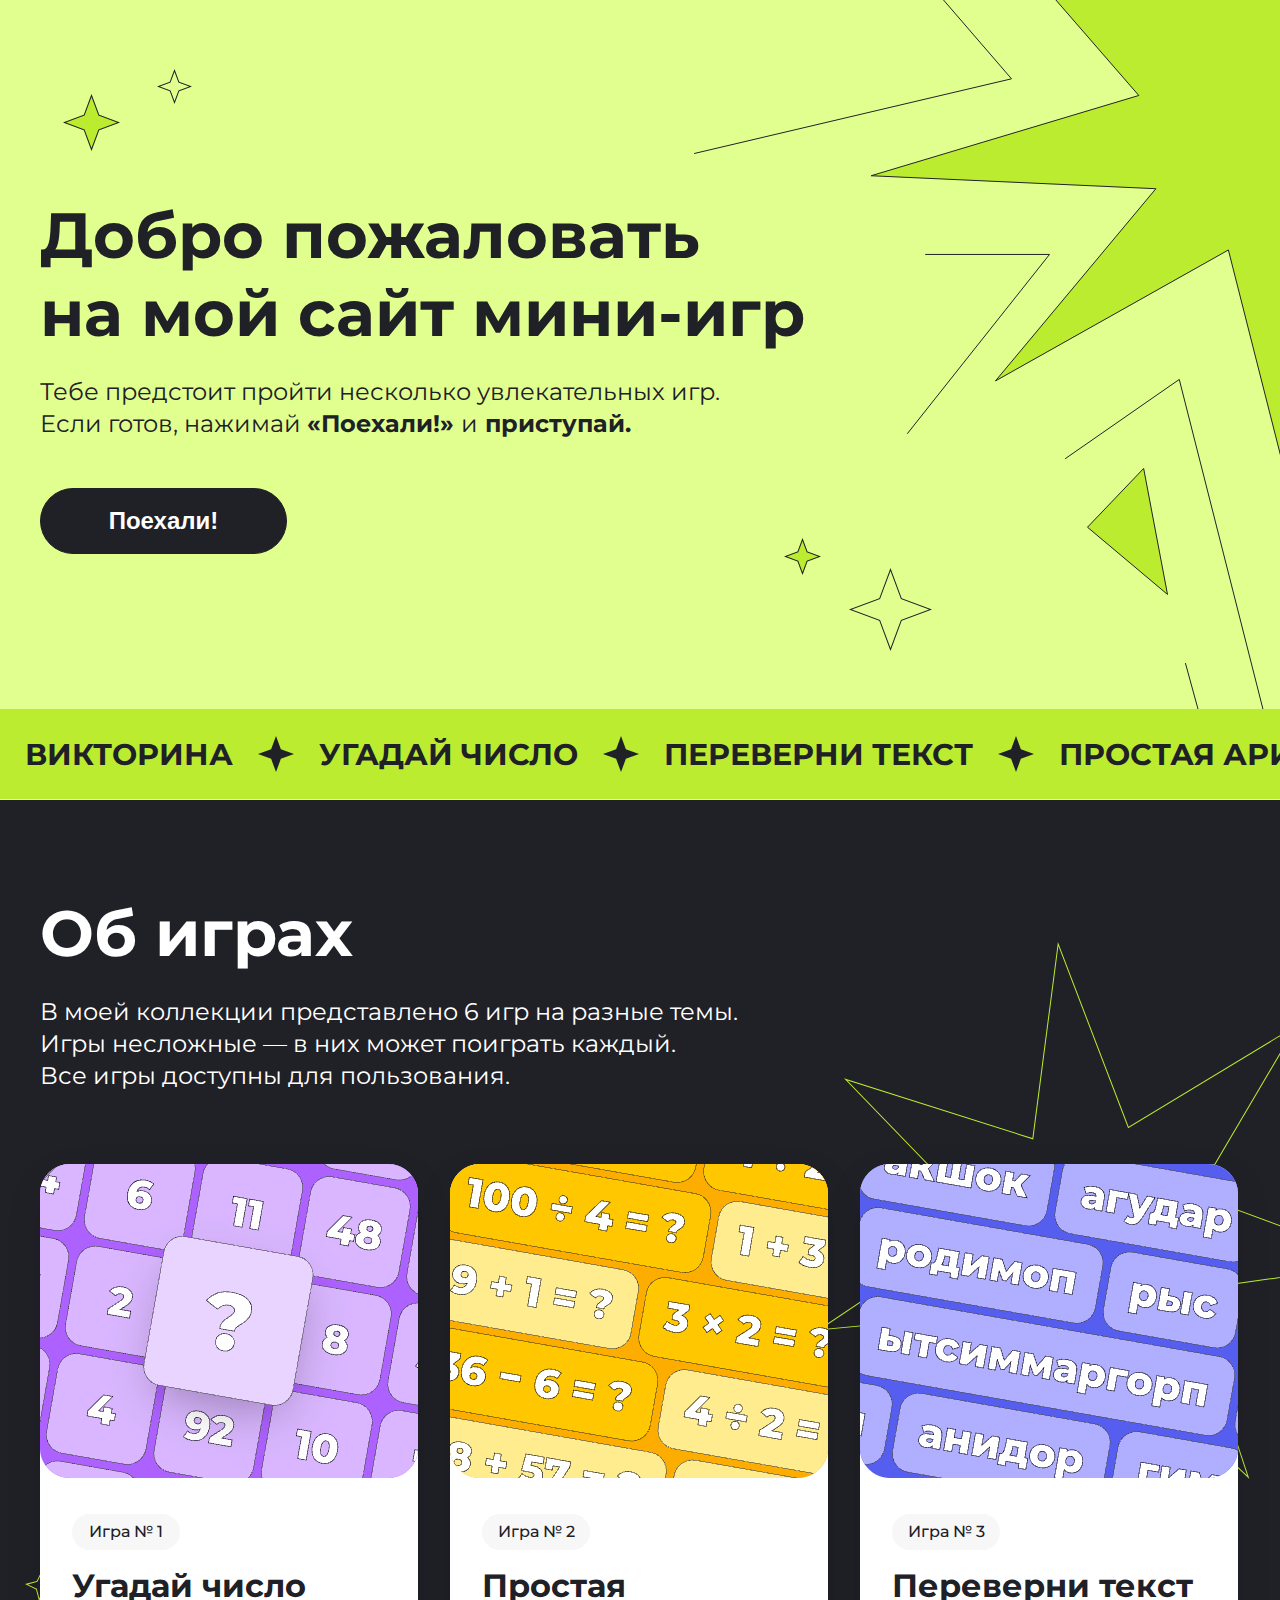
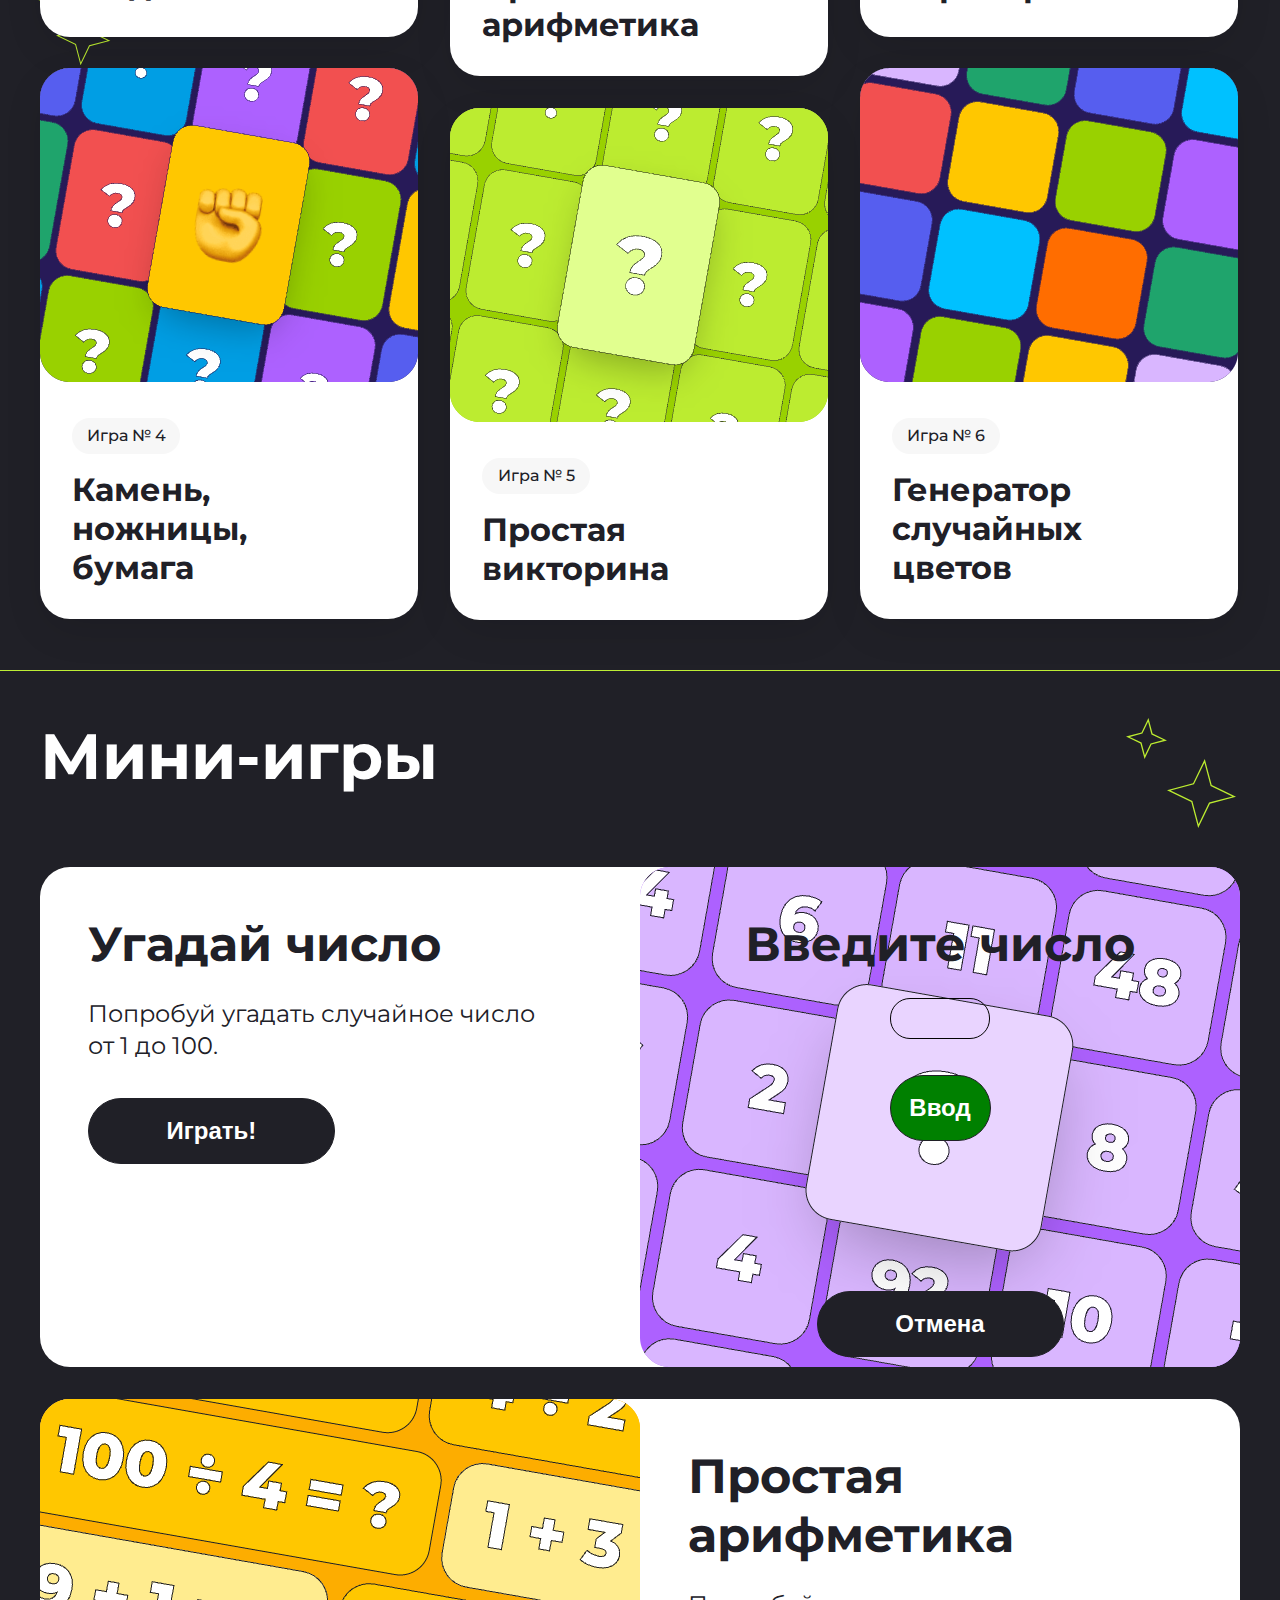
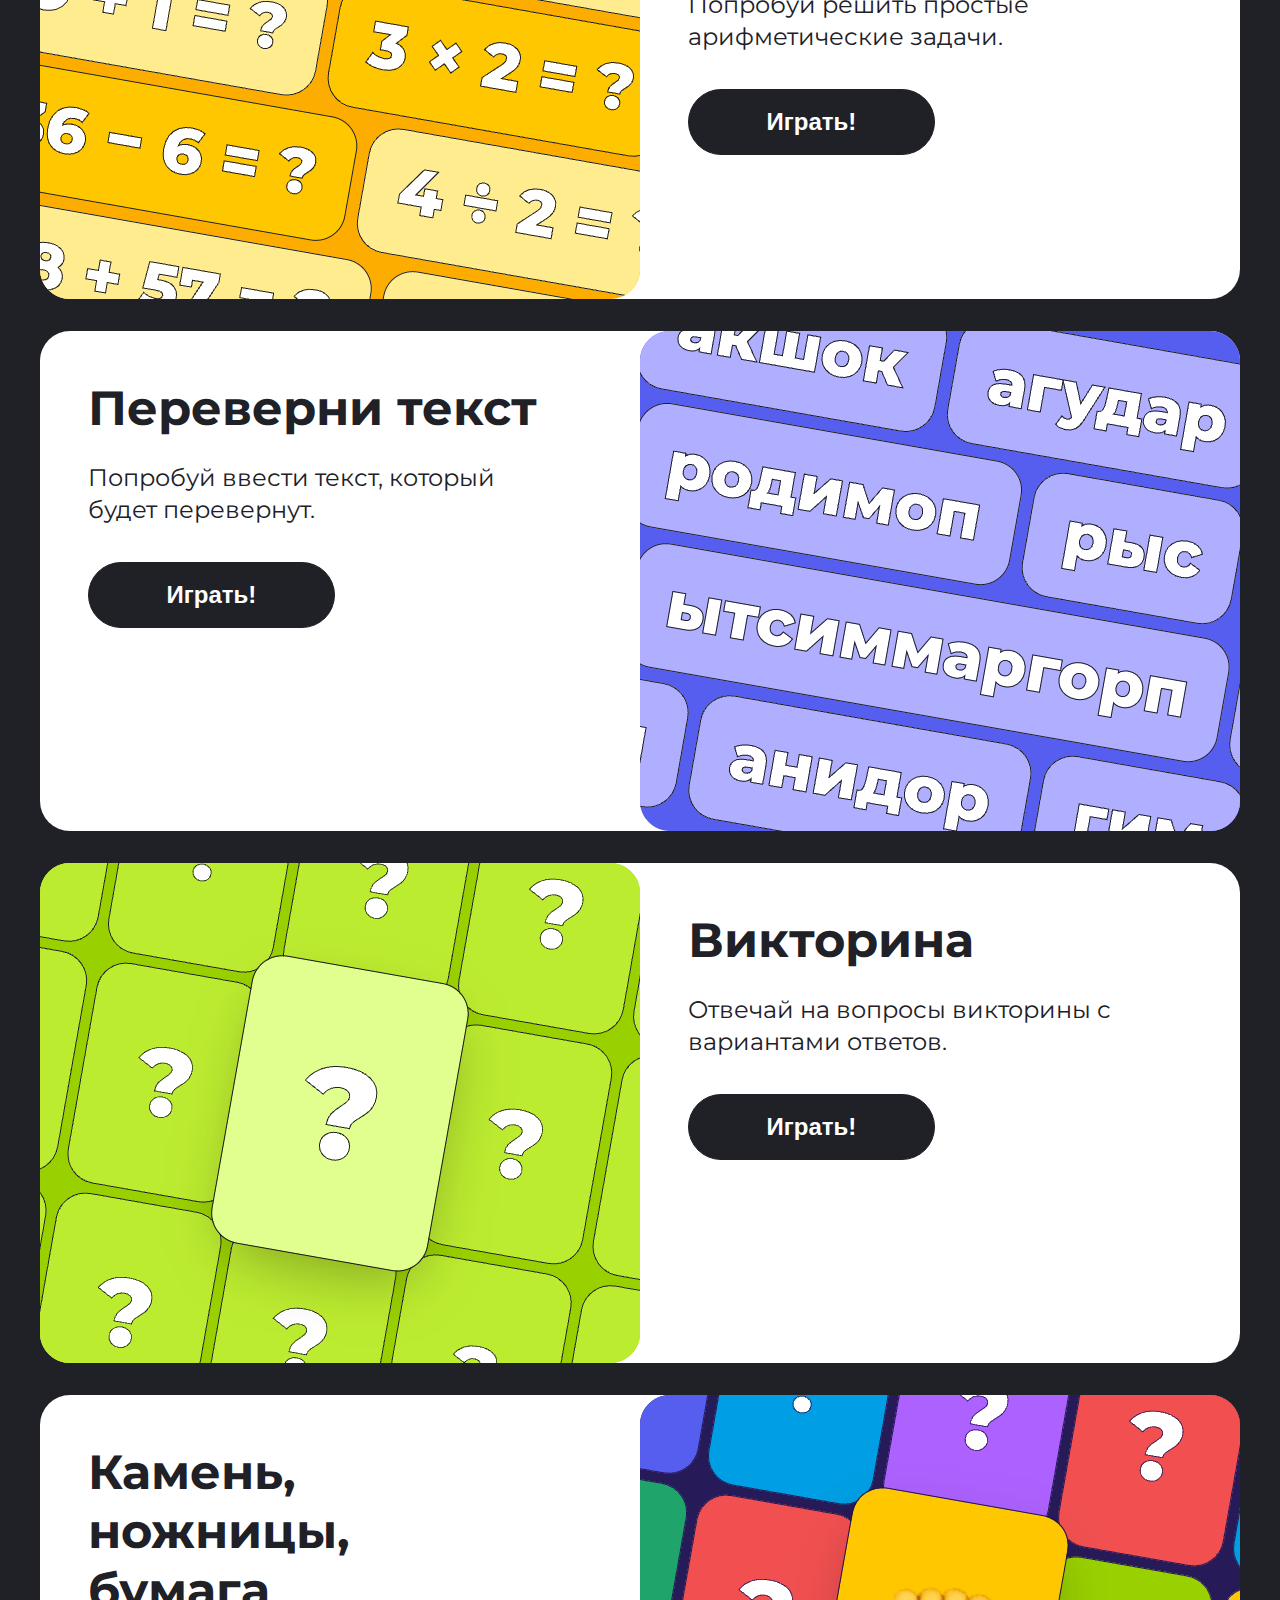
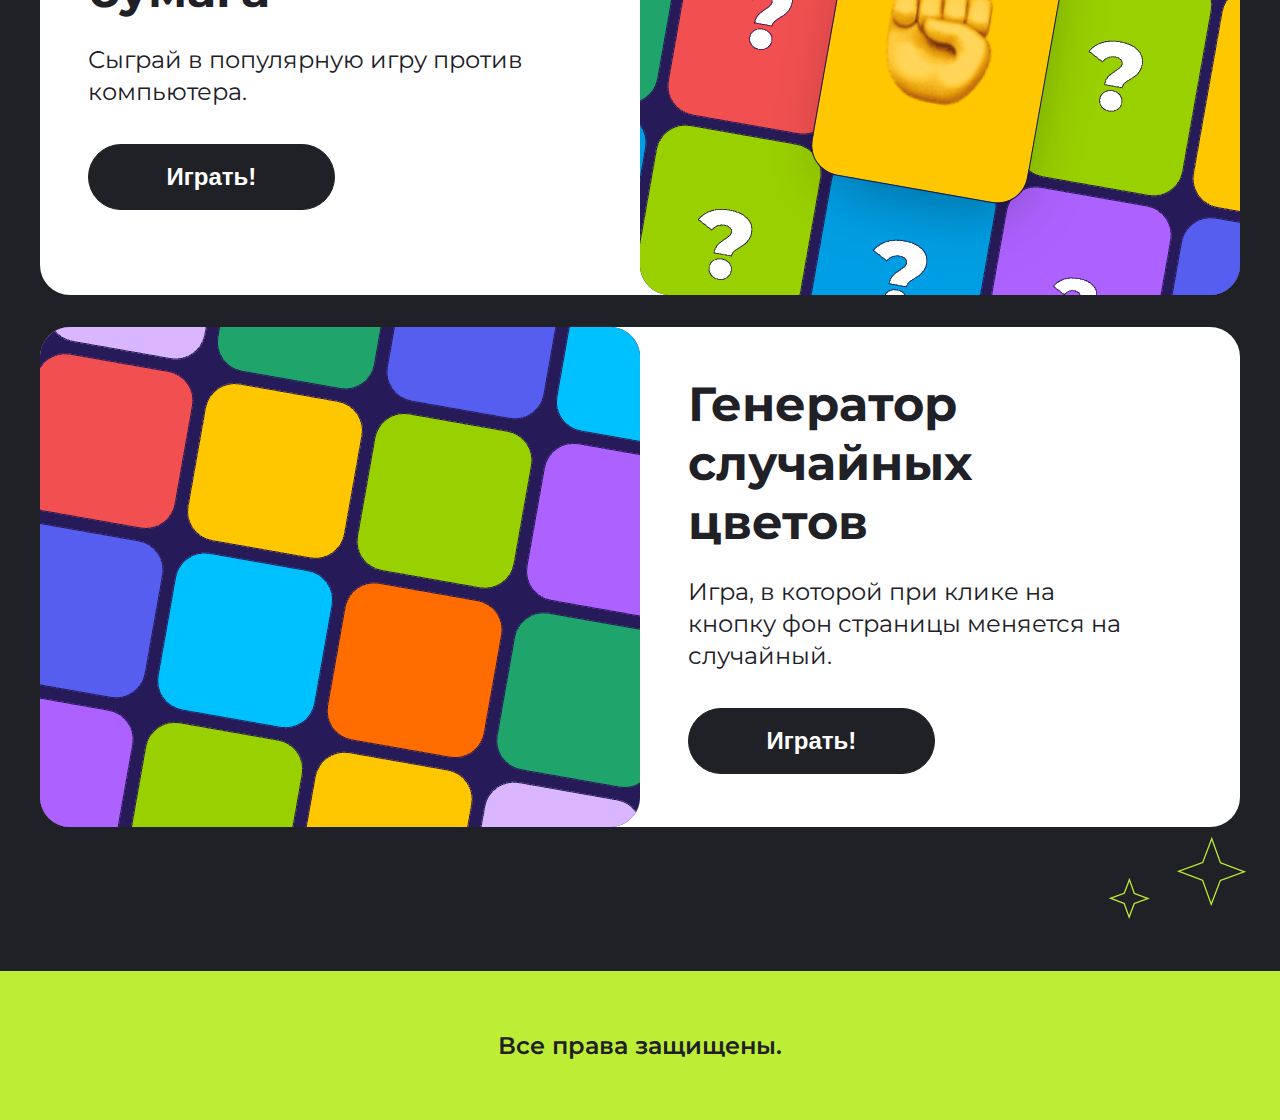
==== commit be38d33e: "test new mechanics" ====
--- a/index.html
+++ b/index.html
@@ -38,7 +38,8 @@
             <p class="top__description description">Тебе предстоит пройти несколько увлекательных игр. Если готов,
                 нажимай <strong>«Поехали!» </strong>и<strong> приступай.</strong></p>
 
-            <button class="top__button">Поехали!</button>
+            <button class="top__button" id="scrollAbout">Поехали!</button>
+            <a href="#aboutGames"></a>
 
             <div class="top__stars-down">
                 <svg width="37.000000" height="37.000000" viewBox="0 0 37 37" fill="none">
@@ -139,7 +140,7 @@
             </svg>
         </div>
         <div class="center">
-            <h2 class="about__heading header">Об играх</h2>
+            <h2 class="about__heading header" id="aboutGames">Об играх</h2>
             <h2 class="about__heading-mobile header">Мини-игры</h2>
             <p class="about__description description">В моей коллекции представлено 6 игр на разные темы.<br>Игры
                 несложные — в них может поиграть каждый.<br>Все игры доступны для пользования.</p>
@@ -232,18 +233,27 @@
                 <div class="games__board-mini">
                     <h3 class="games__card-name">Угадай число</h3>
                     <p class="games__game-description">Попробуй угадать случайное число от 1 до 100.</p>
-                    <button class="games__button" onclick="random()">Играть!</button>
-                </div>
-                <img class="games__img" src="./img/cards/games/numbers.png" alt="numbers">
+                    <button class="games__button" onclick="randomStart()">Играть!</button>
+                </div>
+                <div class="games__board-mini games__board-mini-game">
+                    <h3 class="games__card-name" id="gamesHeader">Введите число</h3>
+                    <input type="number" class="games__input">
+                    <button class="games__button games__button-enter" onclick="random()">Ввод</button>
+                    <button class="games__button games__button-cancel" onclick="randomStart()">Отмена</button>
+                </div>
+                <img class="games__img" id="gameRandom" src="./img/cards/games/numbers.png" alt="numbers">
+    
+                
             </article>
 
             <article class="games__block" id="arithmetic">
-                <img class="games__img" src="./img/cards/games/arithmetic.png" alt="numbers">
-                <div class="games__board-mini">
+                <img class="games__img games__img-left" src="./img/cards/games/arithmetic.png" alt="numbers">
+                <div class="games__board-mini games__board-mini-right">
                     <h3 class="games__card-name">Простая арифметика</h3>
                     <p class="games__game-description">Попробуй решить простые арифметические задачи.</p>
                     <button class="games__button" onclick="arifmetic()">Играть!</button>
                 </div>
+                
             </article>
 
             <article class="games__block" id="text">
@@ -256,8 +266,8 @@
             </article>
 
             <article class="games__block" id="quiz">
-                <img class="games__img" src="./img/cards/games/quiz.png" alt="numbers">
-                <div class="games__board-mini">
+                <img class="games__img games__img-left" src="./img/cards/games/quiz.png" alt="numbers">
+                <div class="games__board-mini games__board-mini-right">
                     <h3 class="games__card-name">Викторина</h3>
                     <p class="games__game-description">Отвечай на вопросы викторины с вариантами ответов.</p>
                     <button class="games__button" onclick="viktorina()">Играть!</button>
@@ -274,12 +284,12 @@
             </article>
 
             <article class="games__block" id="colors">
-                <img class="games__img" src="./img/cards/games/colors.png" alt="numbers">
-                <div class="games__board-mini">
+                <img class="games__img games__img-left" src="./img/cards/games/colors.png" alt="numbers">
+                <div class="games__board-mini games__board-mini-right">
                     <h3 class="games__card-name">Генератор случайных<br> цветов</h3>
                     <p class="games__game-description">Игра, в которой при клике на кнопку фон страницы меняется на
                         случайный.</p>
-                    <button class="games__button">Играть!</button>
+                    <button class="games__button" id="randomColorGame">Играть!</button>
                 </div>
             </article>
         </div>
--- a/css/style.css
+++ b/css/style.css
@@ -248,6 +248,7 @@
   background: rgb(32, 32, 39);
   overflow: hidden;
   border-top: 0.5px solid rgb(189, 237, 53);
+  transition: background-color 0.5s;
 }
 .games__header {
   color: rgb(255, 255, 255);
@@ -281,19 +282,60 @@
   display: grid;
   grid-template-columns: 1fr 600px;
   transition: all 0.5s;
+  scroll-behavior: smooth;
+  position: relative;
 }
 .games__block:hover {
   box-shadow: 0px 20px 67px -12px;
 }
 .games__board-mini {
   padding: 48px;
+}
+.games__board-mini-game {
+  display: flex;
+  flex-direction: column;
+  align-items: center;
+  justify-content: center;
+}
+.games__board-mini-right {
+  padding-left: 648px;
+}
+.games__input {
+  width: 100px;
+  height: 41px;
+  box-sizing: border-box;
+  border: 1px solid rgb(2, 2, 2);
+  border-radius: 20px;
+  background: transparent;
+  padding: 0px 17px;
+  font-weight: bold;
+  font-size: 27px;
+  text-align: center;
+}
+.games__input::-moz-placeholder {
+  color: rgb(255, 255, 255);
+  font-size: 16px;
+  font-weight: 400;
+  line-height: 20px;
+}
+.games__input::placeholder {
+  color: rgb(255, 255, 255);
+  font-size: 16px;
+  font-weight: 400;
+  line-height: 20px;
 }
 .games__img {
   z-index: -1;
   background-size: cover;
   background-repeat: no-repeat;
-  width: 100%;
   height: auto;
+  position: absolute;
+  left: 600px;
+  transition: all 0.5s;
+}
+.games__img-left {
+  left: 0px;
+  transition: all 0.5s;
 }
 .games__number-game {
   padding-left: 32px;
@@ -338,6 +380,18 @@
   line-height: 142%;
   text-align: center;
   color: rgb(255, 255, 255);
+}
+.games__button-right {
+  position: absolute;
+  top: 380px;
+  right: 185px;
+}
+.games__button-enter {
+  width: 101px;
+  background: green;
+}
+.games__button-cancel {
+  margin-top: 150px;
 }
 .games__stars-blockd {
   position: absolute;
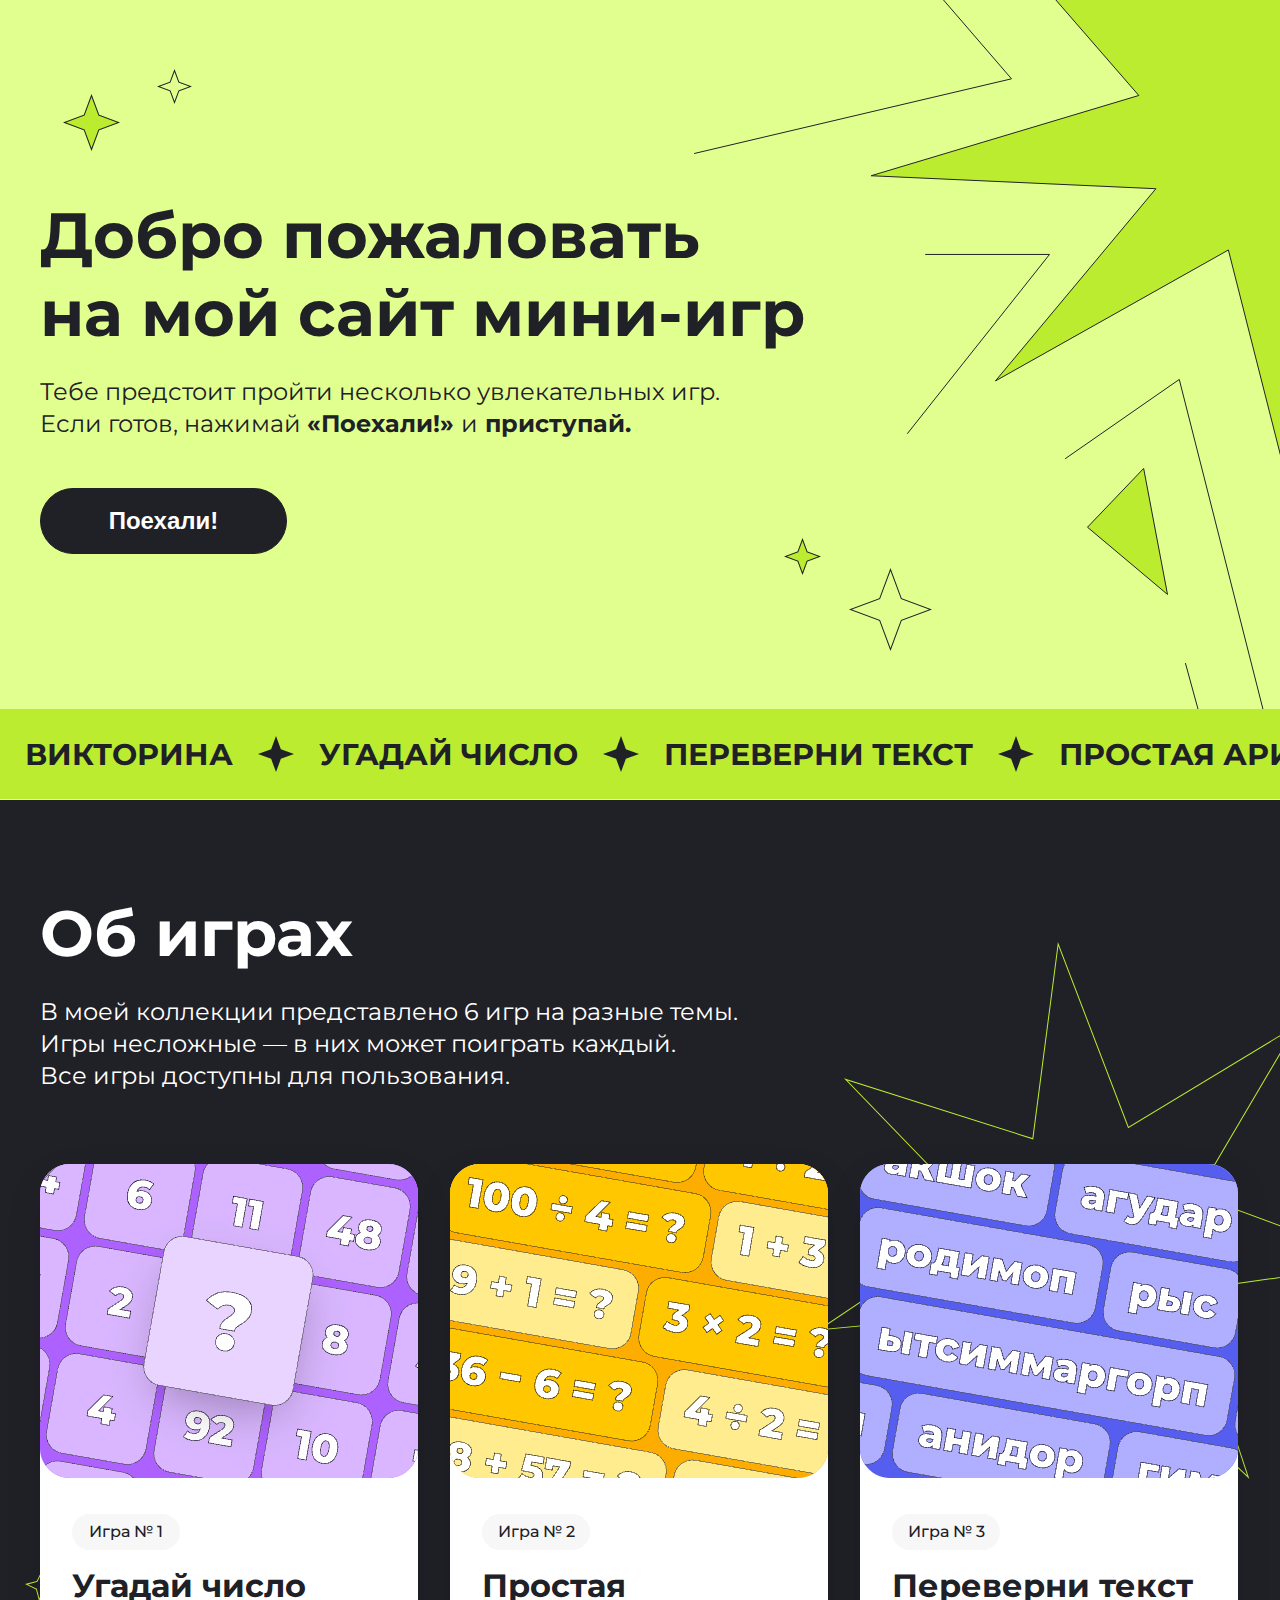
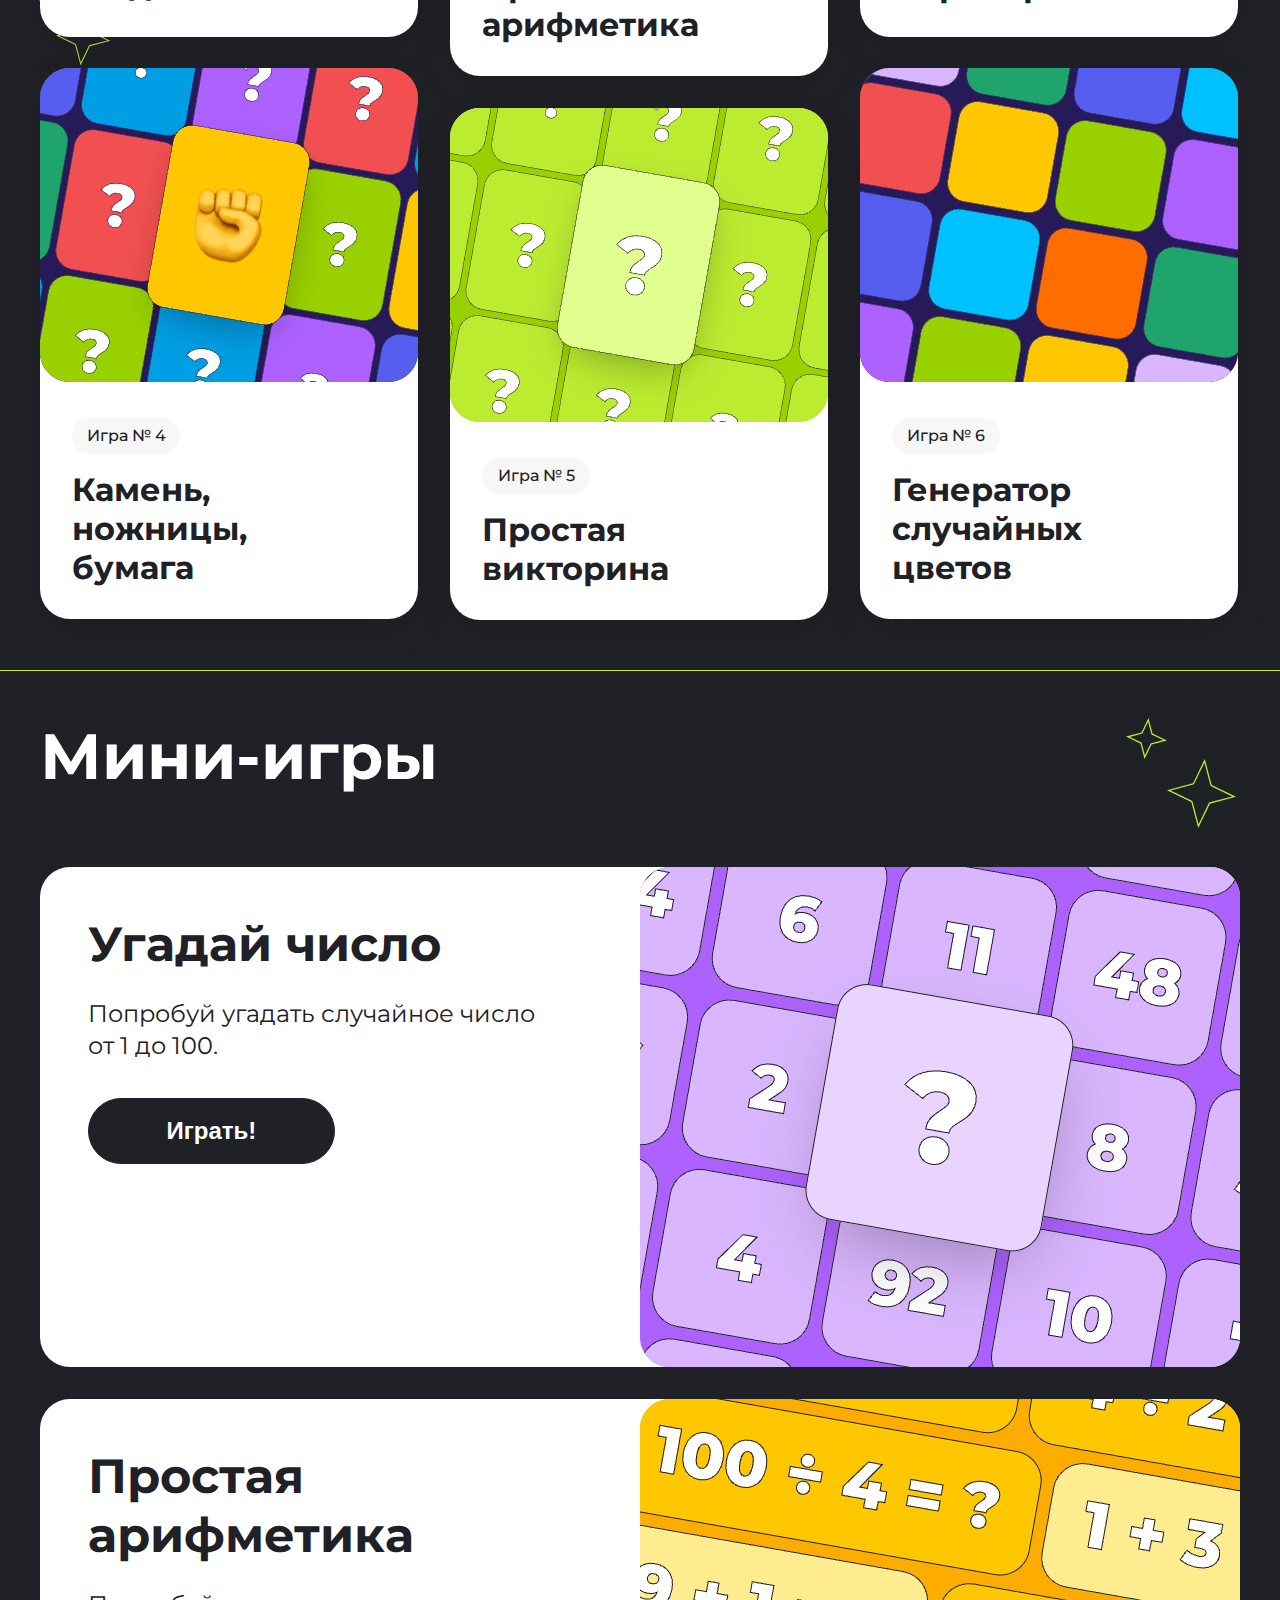
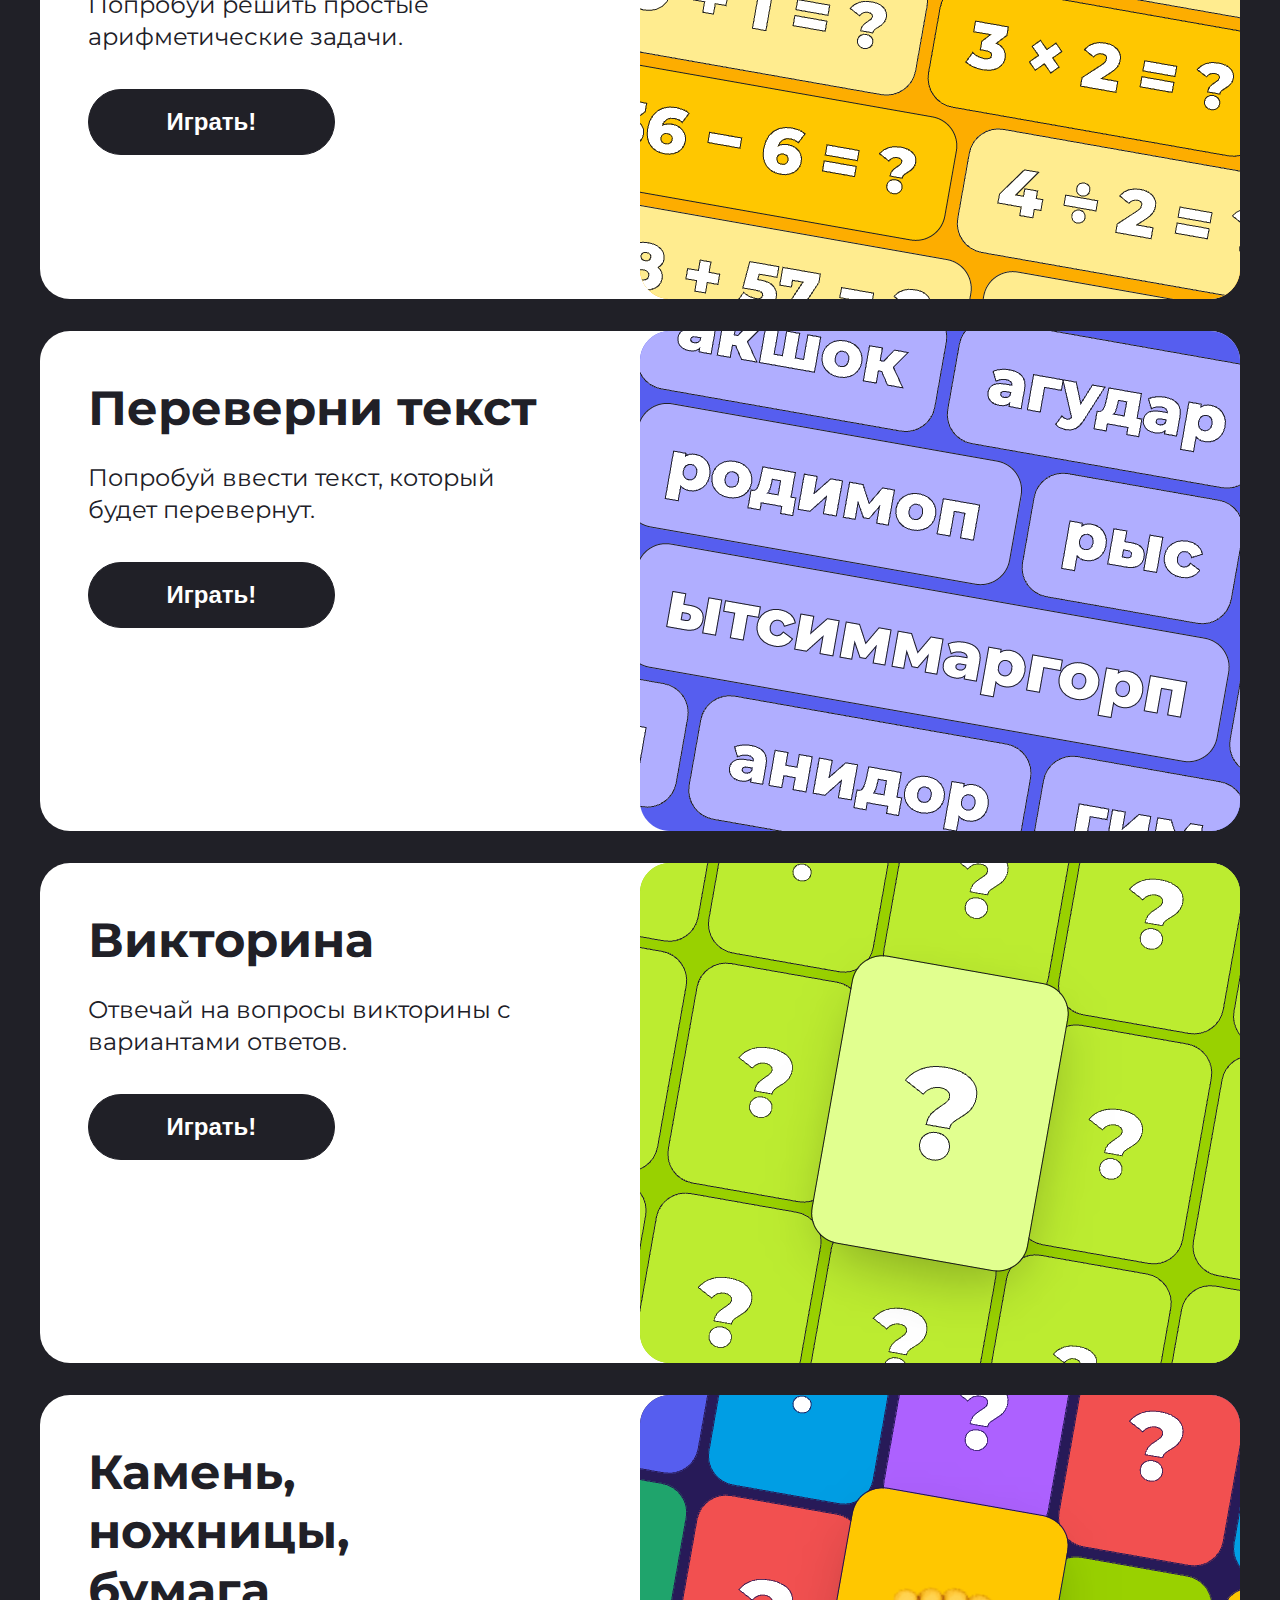
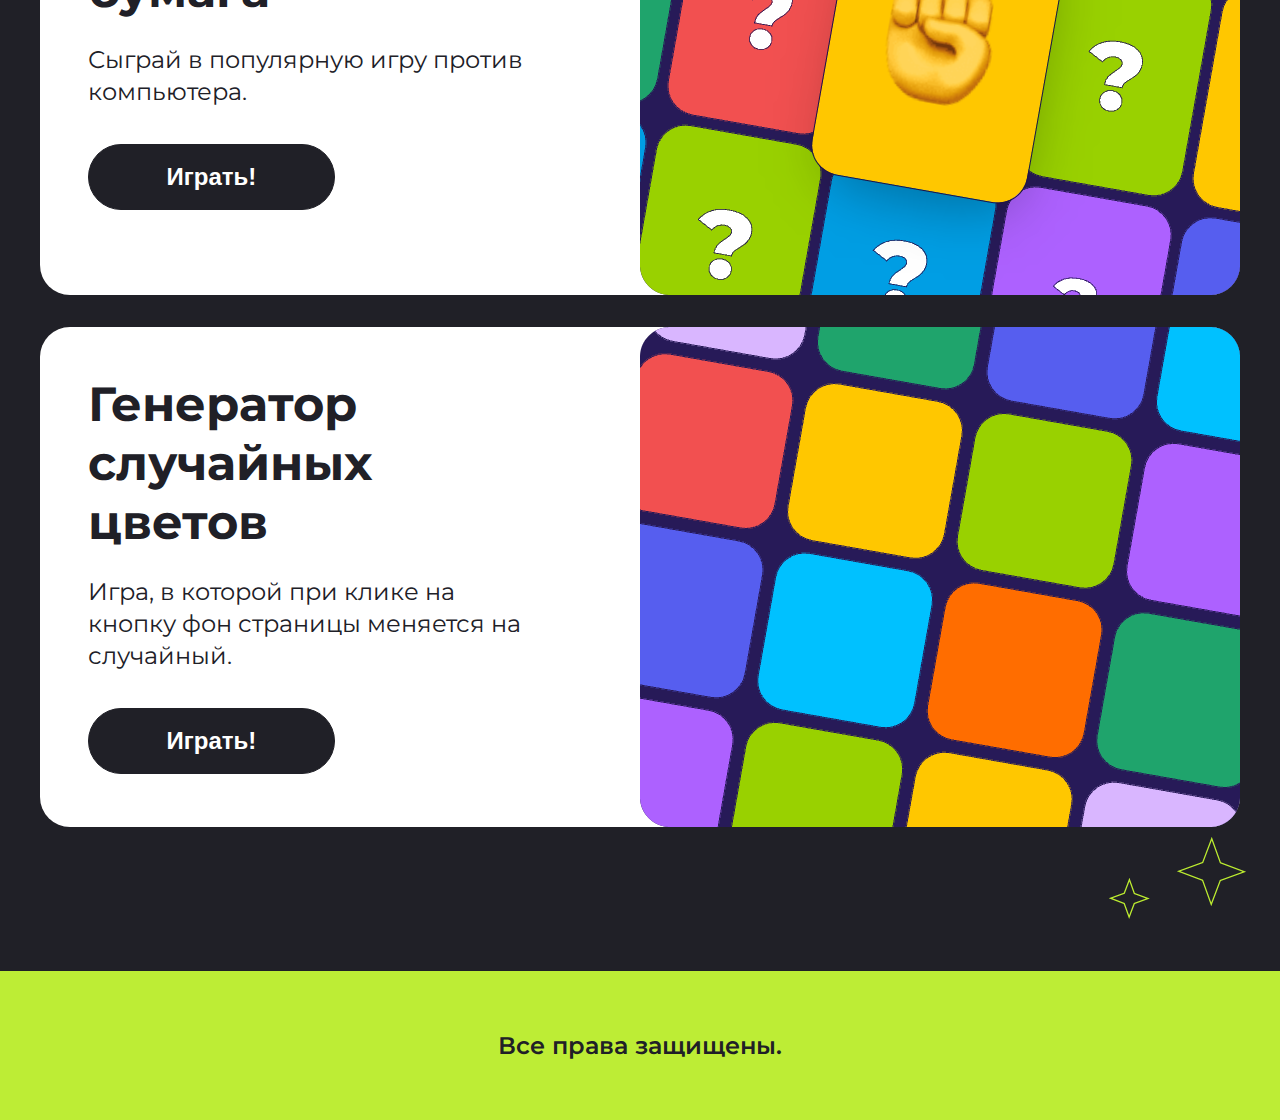
==== commit b6a4f29d: "Check my homework" ====
--- a/index.html
+++ b/index.html
@@ -38,8 +38,10 @@
             <p class="top__description description">Тебе предстоит пройти несколько увлекательных игр. Если готов,
                 нажимай <strong>«Поехали!» </strong>и<strong> приступай.</strong></p>
 
-            <button class="top__button" id="scrollAbout">Поехали!</button>
-            <a href="#aboutGames"></a>
+            <a href="#about">
+                <button class="top__button">Поехали!</button>
+            </a>
+            
 
             <div class="top__stars-down">
                 <svg width="37.000000" height="37.000000" viewBox="0 0 37 37" fill="none">
@@ -123,7 +125,7 @@
         </div>
     </header>
 
-    <section class="about">
+    <section class="about" id="about">
         <div class="about__stars-block">
             <svg width="31.197266" height="31.197693" viewBox="0 0 31.1973 31.1977" fill="none">
                 <defs />
@@ -233,27 +235,18 @@
                 <div class="games__board-mini">
                     <h3 class="games__card-name">Угадай число</h3>
                     <p class="games__game-description">Попробуй угадать случайное число от 1 до 100.</p>
-                    <button class="games__button" onclick="randomStart()">Играть!</button>
-                </div>
-                <div class="games__board-mini games__board-mini-game">
-                    <h3 class="games__card-name" id="gamesHeader">Введите число</h3>
-                    <input type="number" class="games__input">
-                    <button class="games__button games__button-enter" onclick="random()">Ввод</button>
-                    <button class="games__button games__button-cancel" onclick="randomStart()">Отмена</button>
-                </div>
-                <img class="games__img" id="gameRandom" src="./img/cards/games/numbers.png" alt="numbers">
-    
-                
+                    <button class="games__button" onclick="random()">Играть!</button>
+                </div>
+                <img class="games__img" src="./img/cards/games/numbers.png" alt="numbers">
             </article>
 
             <article class="games__block" id="arithmetic">
-                <img class="games__img games__img-left" src="./img/cards/games/arithmetic.png" alt="numbers">
-                <div class="games__board-mini games__board-mini-right">
+                <img class="games__img" src="./img/cards/games/arithmetic.png" alt="numbers">
+                <div class="games__board-mini">
                     <h3 class="games__card-name">Простая арифметика</h3>
                     <p class="games__game-description">Попробуй решить простые арифметические задачи.</p>
                     <button class="games__button" onclick="arifmetic()">Играть!</button>
                 </div>
-                
             </article>
 
             <article class="games__block" id="text">
@@ -266,8 +259,8 @@
             </article>
 
             <article class="games__block" id="quiz">
-                <img class="games__img games__img-left" src="./img/cards/games/quiz.png" alt="numbers">
-                <div class="games__board-mini games__board-mini-right">
+                <img class="games__img" src="./img/cards/games/quiz.png" alt="numbers">
+                <div class="games__board-mini">
                     <h3 class="games__card-name">Викторина</h3>
                     <p class="games__game-description">Отвечай на вопросы викторины с вариантами ответов.</p>
                     <button class="games__button" onclick="viktorina()">Играть!</button>
@@ -284,8 +277,8 @@
             </article>
 
             <article class="games__block" id="colors">
-                <img class="games__img games__img-left" src="./img/cards/games/colors.png" alt="numbers">
-                <div class="games__board-mini games__board-mini-right">
+                <img class="games__img" src="./img/cards/games/colors.png" alt="numbers">
+                <div class="games__board-mini">
                     <h3 class="games__card-name">Генератор случайных<br> цветов</h3>
                     <p class="games__game-description">Игра, в которой при клике на кнопку фон страницы меняется на
                         случайный.</p>
